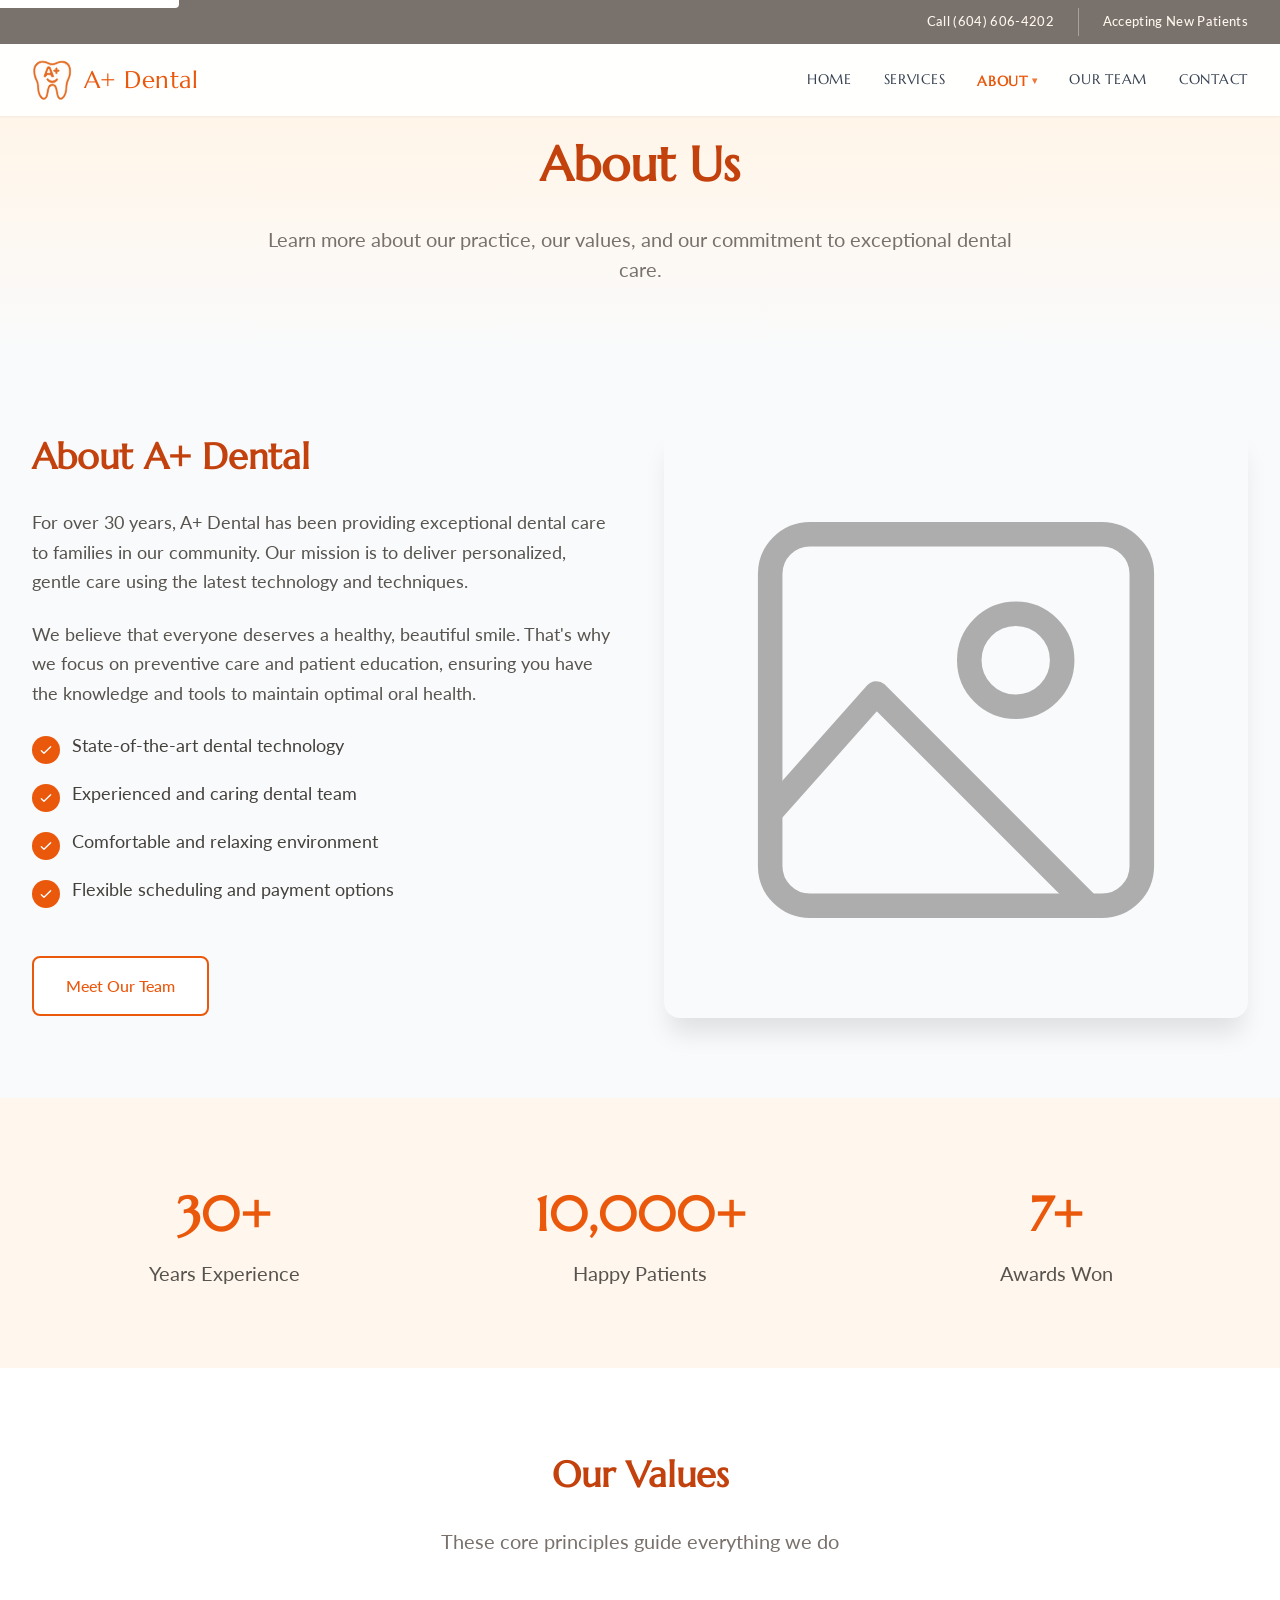
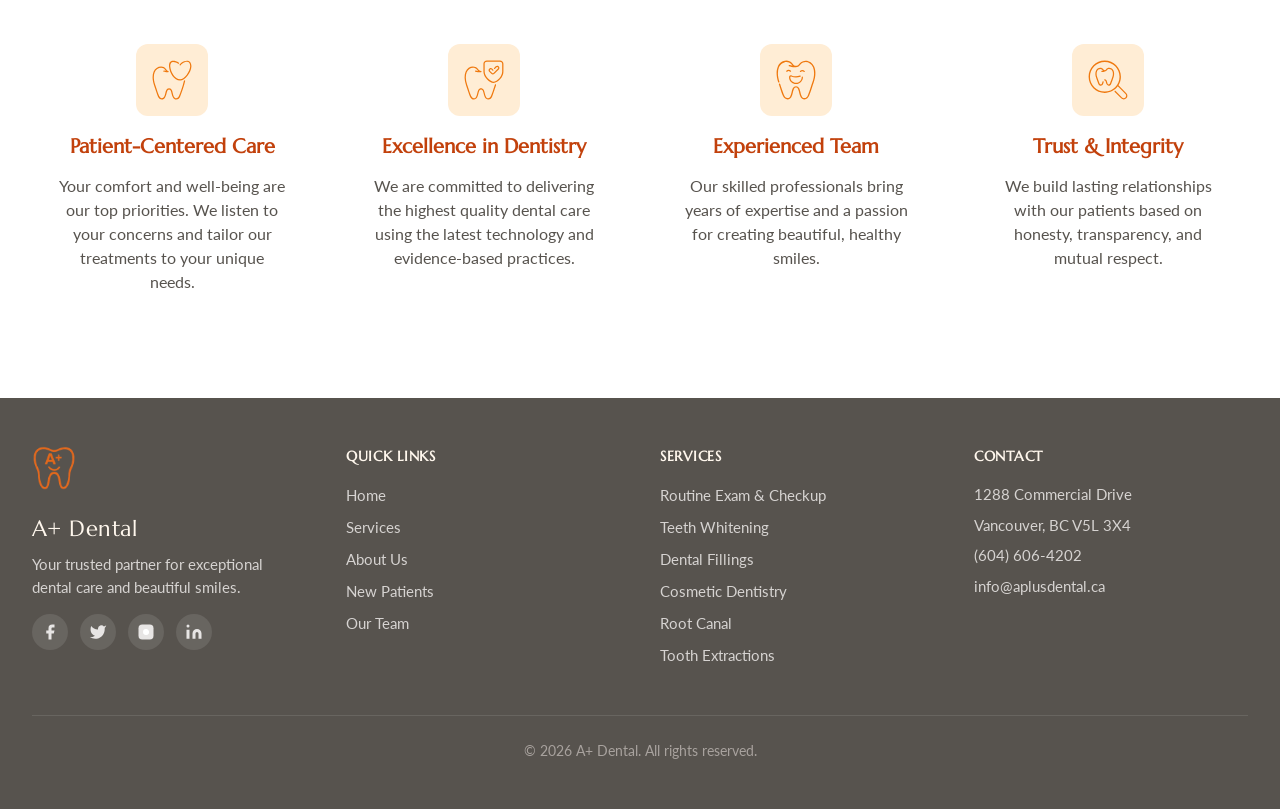
==== about.html @ cdfebbdb "Initial commit: A+ Dental website" ====
<!DOCTYPE html>
<html lang="en">
<head>
  <meta charset="UTF-8">
  <meta name="viewport" content="width=device-width, initial-scale=1.0">
  <meta name="description" content="Learn about A+ Dental - over 30 years of exceptional dental care in Vancouver, BC. Our experienced team is committed to your oral health and beautiful smile.">
  <meta name="robots" content="index, follow">
  <link rel="canonical" href="https://aplusdental.ca/about.html">
  
  <!-- Open Graph / Facebook -->
  <meta property="og:type" content="website">
  <meta property="og:url" content="https://aplusdental.ca/about.html">
  <meta property="og:title" content="About Us - A+ Dental">
  <meta property="og:description" content="Learn about A+ Dental - over 30 years of exceptional dental care in Vancouver, BC. Our experienced team is committed to your oral health and beautiful smile.">
  <meta property="og:image" content="https://i.imgur.com/tWT9Ldj.png">
  
  <!-- Twitter -->
  <meta name="twitter:card" content="summary_large_image">
  <meta name="twitter:url" content="https://aplusdental.ca/about.html">
  <meta name="twitter:title" content="About Us - A+ Dental">
  <meta name="twitter:description" content="Learn about A+ Dental - over 30 years of exceptional dental care in Vancouver, BC. Our experienced team is committed to your oral health and beautiful smile.">
  <meta name="twitter:image" content="https://i.imgur.com/tWT9Ldj.png">
  
  <!-- Resource Hints -->
  <link rel="preconnect" href="https://i.imgur.com">
  <link rel="dns-prefetch" href="https://i.imgur.com">
  
  <link rel="stylesheet" href="style.css">
</head>
<body>
  <!-- Skip Links -->
  <a href="#main-content" class="skip-link">Skip to main content</a>
  <a href="#main-navigation" class="skip-link">Skip to navigation</a>
  
  <!-- Header -->
  <header>
    <div class="top-banner">
      <div class="container">
        <div class="top-banner-inner">
          <a id="top-banner-phone" href="tel:6046064202" class="top-banner-cta top-banner-phone">Call (604) 606-4202</a>
          <a href="new-patients.html" class="top-banner-cta top-banner-appointment">Accepting New Patients</a>
        </div>
      </div>
    </div>
    <div class="container">
      <div class="header-content">
        <a href="index.html" class="logo">
          <img id="header-logo" src="imgs/logo.svg" alt="A+ Dental Logo" width="40" height="40">
          <span id="header-brand">A+ Dental</span>
        </a>
        
        <nav id="main-nav" aria-label="Main navigation">
          <a href="index.html">Home</a>
          <a href="services.html">Services</a>
          <a href="about.html">About</a>
          <a href="team.html">Our Team</a>
          <a href="contact.html">Contact</a>
        </nav>
        
        <div class="desktop-phone">
          <a id="header-phone" href="tel:6046064202">(604) 606-4202</a>
        </div>
        
        <button class="mobile-menu-btn" aria-label="Toggle menu" aria-expanded="false" aria-controls="mobile-menu">
          <svg class="icon" fill="none" stroke="currentColor" viewBox="0 0 24 24">
            <path stroke-linecap="round" stroke-linejoin="round" stroke-width="2" d="M4 6h16M4 12h16M4 18h16"></path>
          </svg>
        </button>
      </div>
      
      <nav class="mobile-menu" id="mobile-menu" aria-label="Mobile navigation">
        <div id="mobile-nav"></div>
        <div class="mobile-menu-phone">
          <svg class="icon" fill="none" stroke="currentColor" viewBox="0 0 24 24">
            <path stroke-linecap="round" stroke-linejoin="round" stroke-width="2" d="M3 5a2 2 0 012-2h3.28a1 1 0 01.948.684l1.498 4.493a1 1 0 01-.502 1.21l-2.257 1.13a11.042 11.042 0 005.516 5.516l1.13-2.257a1 1 0 011.21-.502l4.493 1.498a1 1 0 01.684.949V19a2 2 0 01-2 2h-1C9.716 21 3 14.284 3 6V5z"></path>
          </svg>
          <span id="mobile-phone">(604) 606-4202</span>
        </div>
      </nav>
    </div>
  </header>

  <main id="main-content">
  <!-- Page Header -->
  <section class="section-header section-header-fade-gray">
    <div class="container">
      <div class="text-center">
        <h1 class="section-title" id="about-page-title">About Us</h1>
        <p class="section-subtitle" id="about-page-subtitle">
          Learn more about our practice, our values, and our commitment to exceptional dental care.
        </p>
      </div>
    </div>
  </section>

  <!-- Main About Section -->
  <section id="about" class="section bg-gray-50">
    <div class="container">
      <div class="about-grid">
        <div class="about-image" style="order: 2;">
          <img id="about-image" src="https://i.imgur.com/LZWOosB.jpeg" alt="Dental office interior" width="800" height="600" loading="lazy" onerror="this.src='[data-uri]'">
        </div>
        
        <div class="about-content" style="order: 1;">
          <h2 id="about-content-title">About A+ Dental</h2>
          <p id="about-desc1">
            For over 30 years, A+ Dental has been providing exceptional dental care to families in our community.
          </p>
          <p id="about-desc2">
            We believe that everyone deserves a healthy, beautiful smile. That's why we focus on preventive care and patient education.
          </p>
          
          <div class="about-features" id="about-features">
          </div>

          <a href="team.html" class="btn btn-secondary btn-margin-top">Meet Our Team</a>
        </div>
      </div>
    </div>
  </section>

  <!-- Stats Section -->
  <section class="stats-section">
    <div class="container">
      <div class="stats-grid" id="about-stats">
        <div>
          <div class="stat-value">30+</div>
          <div class="stat-label">Years Experience</div>
        </div>
        <div>
          <div class="stat-value">10,000+</div>
          <div class="stat-label">Happy Patients</div>
        </div>
        <div>
          <div class="stat-value">7+</div>
          <div class="stat-label">Awards Won</div>
        </div>
      </div>
    </div>
  </section>

  <!-- Our Values -->
  <section class="section bg-white">
    <div class="container">
      <div class="text-center mb-16">
        <h2 class="section-title section-title-large" id="values-title">Our Values</h2>
        <p class="section-subtitle section-subtitle-constrained" id="values-subtitle">
          These core principles guide everything we do
        </p>
      </div>

      <div class="values-grid" id="values-grid">
        <div class="value-card">
          <div class="value-icon">
            <svg fill="none" stroke="currentColor" viewBox="0 0 24 24">
              <path stroke-linecap="round" stroke-linejoin="round" stroke-width="2" d="M4.318 6.318a4.5 4.5 0 000 6.364L12 20.364l7.682-7.682a4.5 4.5 0 00-6.364-6.364L12 7.636l-1.318-1.318a4.5 4.5 0 00-6.364 0z"></path>
            </svg>
          </div>
          <h3 class="value-title">Patient-Centered Care</h3>
          <p class="value-description">
            Your comfort and well-being are our top priorities. We listen to your concerns and tailor our treatments to your unique needs.
          </p>
        </div>

        <div class="value-card">
          <div class="value-icon">
            <svg fill="none" stroke="currentColor" viewBox="0 0 24 24">
              <path stroke-linecap="round" stroke-linejoin="round" stroke-width="2" d="M9 12l2 2 4-4M7.835 4.697a3.42 3.42 0 001.946-.806 3.42 3.42 0 014.438 0 3.42 3.42 0 001.946.806 3.42 3.42 0 013.138 3.138 3.42 3.42 0 00.806 1.946 3.42 3.42 0 010 4.438 3.42 3.42 0 00-.806 1.946 3.42 3.42 0 01-3.138 3.138 3.42 3.42 0 00-1.946.806 3.42 3.42 0 01-4.438 0 3.42 3.42 0 00-1.946-.806 3.42 3.42 0 01-3.138-3.138 3.42 3.42 0 00-.806-1.946 3.42 3.42 0 010-4.438 3.42 3.42 0 00.806-1.946 3.42 3.42 0 013.138-3.138z"></path>
            </svg>
          </div>
          <h3 class="value-title">Excellence in Dentistry</h3>
          <p class="value-description">
            We are committed to delivering the highest quality dental care using the latest technology and evidence-based practices.
          </p>
        </div>

        <div class="value-card">
          <div class="value-icon">
            <svg fill="none" stroke="currentColor" viewBox="0 0 24 24">
              <path stroke-linecap="round" stroke-linejoin="round" stroke-width="2" d="M12 4.354a4 4 0 110 5.292M15 21H3v-1a6 6 0 0112 0v1zm0 0h6v-1a6 6 0 00-9-5.197M13 7a4 4 0 11-8 0 4 4 0 018 0z"></path>
            </svg>
          </div>
          <h3 class="value-title">Experienced Team</h3>
          <p class="value-description">
            Our skilled professionals bring years of expertise and a passion for creating beautiful, healthy smiles.
          </p>
        </div>

        <div class="value-card">
          <div class="value-icon">
            <svg fill="none" stroke="currentColor" viewBox="0 0 24 24">
              <path stroke-linecap="round" stroke-linejoin="round" stroke-width="2" d="M9 12l2 2 4-4m5.618-4.016A11.955 11.955 0 0112 2.944a11.955 11.955 0 01-8.618 3.04A12.02 12.02 0 003 9c0 5.591 3.824 10.29 9 11.622 5.176-1.332 9-6.03 9-11.622 0-1.042-.133-2.052-.382-3.016z"></path>
            </svg>
          </div>
          <h3 class="value-title">Trust & Integrity</h3>
          <p class="value-description">
            We build lasting relationships with our patients based on honesty, transparency, and mutual respect.
          </p>
        </div>
      </div>
    </div>
  </section>
  </main>

  <!-- Footer -->
  <footer>
    <div class="container">
      <div class="footer-content">
        <div class="footer-brand">
          <img id="footer-logo" src="imgs/logo.svg" alt="A+ Dental Logo" class="logo-img" width="44" height="44" loading="lazy">
          <h3 id="footer-brand">A+ Dental</h3>
          <p id="footer-tagline">Your trusted partner for exceptional dental care and beautiful smiles.</p>
          <div class="footer-social" id="footer-social" role="list">
            <a href="#" aria-label="Visit our Facebook page"><svg fill="currentColor" viewBox="0 0 24 24" aria-hidden="true"><path d="M18 2h-3a5 5 0 00-5 5v3H7v4h3v8h4v-8h3l1-4h-4V7a1 1 0 011-1h3z"></path></svg></a>
            <a href="#" aria-label="Visit our Twitter page"><svg fill="currentColor" viewBox="0 0 24 24" aria-hidden="true"><path d="M23 3a10.9 10.9 0 01-3.14 1.53 4.48 4.48 0 00-7.86 3v1A10.66 10.66 0 013 4s-4 9 5 13a11.64 11.64 0 01-7 2c9 5 20 0 20-11.5a4.5 4.5 0 00-.08-.83A7.72 7.72 0 0023 3z"></path></svg></a>
            <a href="#" aria-label="Visit our Instagram page"><svg fill="currentColor" viewBox="0 0 24 24" aria-hidden="true"><rect x="2" y="2" width="20" height="20" rx="5" ry="5"></rect><path d="M16 11.37A4 4 0 1112.63 8 4 4 0 0116 11.37z" fill="white"></path><line x1="17.5" y1="6.5" x2="17.51" y2="6.5" stroke="white" stroke-width="2"></line></svg></a>
            <a href="#" aria-label="Visit our LinkedIn page"><svg fill="currentColor" viewBox="0 0 24 24" aria-hidden="true"><path d="M16 8a6 6 0 016 6v7h-4v-7a2 2 0 00-2-2 2 2 0 00-2 2v7h-4v-7a6 6 0 016-6zM2 9h4v12H2z"></path><circle cx="4" cy="4" r="2"></circle></svg></a>
          </div>
        </div>
        <div class="footer-section">
          <h4>Quick Links</h4>
          <ul id="footer-quick-links"></ul>
        </div>
        <div class="footer-section">
          <h4>Services</h4>
          <ul id="footer-services"></ul>
        </div>
        <div class="footer-section">
          <h4>Contact</h4>
          <address class="footer-contact-list" id="footer-contact"></address>
        </div>
      </div>
      <div class="footer-bottom">
        <p>&copy; <span id="current-year"></span> A+ Dental. All rights reserved.</p>
      </div>
    </div>
  </footer>

  <script type="application/ld+json">
  {
    "@context": "https://schema.org",
    "@type": "Organization",
    "name": "A+ Dental",
    "url": "https://aplusdental.ca",
    "logo": "imgs/logo.svg",
    "description": "For over 30 years, A+ Dental has been providing exceptional dental care to families in our community.",
    "foundingDate": "1994",
    "address": {
      "@type": "PostalAddress",
      "streetAddress": "1288 Commercial Drive",
      "addressLocality": "Vancouver",
      "addressRegion": "BC",
      "postalCode": "V5L 3X4",
      "addressCountry": "CA"
    },
    "telephone": "(604) 606-4202",
    "email": "info@aplusdental.ca"
  }
  </script>
  <script src="data.js"></script>
  <script src="populate.js"></script>
  <script src="script.js"></script>
</body>
</html>
---- style.css ----
@import url('https://fonts.googleapis.com/css2?family=Lato:wght@400;600;700&family=Marcellus&display=swap');

/* Reset and Base Styles */
* {
  margin: 0;
  padding: 0;
  box-sizing: border-box;
}

body {
  font-family: 'Lato', sans-serif;
  -webkit-font-smoothing: antialiased;
  -moz-osx-font-smoothing: grayscale;
  background-color: #ffffff;
  color: #18181b;
  line-height: 1.5;
}

/* Skip Links */
.skip-link {
  position: absolute;
  top: -40px;
  left: 0;
  background: white;
  color: #18181b;
  padding: 0.75rem 1rem;
  text-decoration: none;
  z-index: 100;
  border-radius: 0 0 0.25rem 0;
  font-weight: 600;
}

.skip-link:focus {
  top: 0;
  outline: 3px solid #ea580c;
  outline-offset: 2px;
}

/* Container */
.container {
  max-width: 1280px;
  margin: 0 auto;
  padding: 0 1rem;
}

@media (min-width: 640px) {
  .container {
    padding: 0 1.5rem;
  }
}

@media (min-width: 1024px) {
  .container {
    padding: 0 2rem;
  }
}

/* Top Banner */
.top-banner {
  background-color: #78716c;
  padding: 0.5rem 0;
}

.top-banner-inner {
  display: flex;
  justify-content: flex-end;
  align-items: center;
  gap: 1.5rem;
}

.top-banner-cta {
  color: #fff7ed;
  text-decoration: none;
  font-weight: 500;
  font-size: 0.8125rem;
  letter-spacing: 0.025em;
  display: inline-flex;
  align-items: center;
  padding: 0.25rem 0;
  transition: color 0.2s;
}

.top-banner-phone:hover,
.top-banner-appointment:hover {
  color: white;
}

.top-banner-inner .top-banner-appointment {
  padding-left: 1.5rem;
  border-left: 1px solid #a8a29e;
}

/* Header */
header {
  position: fixed;
  top: 0;
  left: 0;
  right: 0;
  background-color: rgba(255, 255, 255, 0.95);
  backdrop-filter: blur(8px);
  box-shadow: 0 1px 2px 0 rgba(0, 0, 0, 0.05);
  z-index: 50;
}

.header-content {
  display: flex;
  justify-content: space-between;
  align-items: center;
  padding: 1rem 0;
}

.logo {
  display: flex;
  align-items: center;
  gap: 0.75rem;
  font-family: 'Marcellus', serif;
  font-size: 1.5rem;
  font-weight: 400;
  letter-spacing: 0.02em;
  color: #ea580c;
  text-decoration: none;
}

.logo img {
  height: 40px;
  width: auto;
  object-fit: contain;
}

/* Navigation */
nav {
  display: none;
}

@media (min-width: 768px) {
  nav {
    display: flex;
    align-items: center;
    gap: 2rem;
  }
}

nav a {
  font-family: 'Marcellus', serif;
  font-size: 0.875rem;
  font-weight: 500;
  letter-spacing: 0.05em;
  text-transform: uppercase;
  color: #374151;
  text-decoration: none;
  transition: color 0.2s;
}

nav a:hover {
  color: #ea580c;
}

nav a:focus {
  outline: 2px solid #ea580c;
  outline-offset: 2px;
  border-radius: 0.25rem;
}

nav a.active {
  color: #ea580c;
  font-weight: 600;
}

/* Nav Dropdown */
.nav-dropdown {
  position: relative;
}

.nav-dropdown-trigger {
  display: inline-flex;
  align-items: center;
  gap: 0.25rem;
}

.nav-dropdown-arrow {
  font-size: 0.7em;
  opacity: 0.8;
}

.nav-dropdown-menu {
  position: absolute;
  top: 100%;
  left: 50%;
  transform: translateX(-50%) translateY(0.25rem);
  min-width: 160px;
  background: #fff;
  box-shadow: 0 10px 25px rgba(0, 0, 0, 0.1);
  border-radius: 0.5rem;
  padding: 0.5rem 0;
  opacity: 0;
  visibility: hidden;
  transition: opacity 0.2s, visibility 0.2s, transform 0.2s;
}

.nav-dropdown:hover .nav-dropdown-menu {
  opacity: 1;
  visibility: visible;
  transform: translateX(-50%) translateY(0.5rem);
}

.nav-dropdown-menu a {
  display: block;
  padding: 0.5rem 1rem;
  color: #374151;
  white-space: nowrap;
}

.nav-dropdown-menu a:hover {
  background: #fff7ed;
  color: #ea580c;
}

/* Mobile Menu */
.mobile-menu-btn {
  display: block;
  background: none;
  border: none;
  color: #374151;
  cursor: pointer;
  padding: 0.5rem;
  border-radius: 0.25rem;
  transition: all 0.2s;
}

.mobile-menu-btn:focus {
  outline: 3px solid #ea580c;
  outline-offset: 2px;
}

@media (min-width: 768px) {
  .mobile-menu-btn {
    display: none;
  }
}

.mobile-menu {
  display: none;
  padding: 1rem 0;
  border-top: 1px solid #e5e7eb;
}

.mobile-menu.active {
  display: block;
}

.mobile-menu a {
  display: block;
  color: #374151;
  text-decoration: none;
  padding: 0.5rem 0;
  transition: color 0.2s;
}

.mobile-menu a:hover,
.mobile-menu a.active {
  color: #ea580c;
}

.mobile-menu a:focus {
  outline: 2px solid #ea580c;
  outline-offset: 2px;
  border-radius: 0.25rem;
}

/* Buttons */
.btn {
  display: inline-flex;
  align-items: center;
  justify-content: center;
  padding: 1rem 2rem;
  border-radius: 0.5rem;
  font-weight: 500;
  text-decoration: none;
  cursor: pointer;
  transition: all 0.2s;
  border: none;
}

.btn-primary {
  background-color: #ea580c;
  color: white;
  box-shadow: 0 4px 6px -1px rgba(0, 0, 0, 0.1);
}

.btn-primary:hover {
  background-color: #c2410c;
  box-shadow: 0 10px 15px -3px rgba(0, 0, 0, 0.1);
}

.btn-primary:focus,
.btn-secondary:focus,
.btn:focus {
  outline: 3px solid #ea580c;
  outline-offset: 2px;
}

.btn-secondary {
  background-color: white;
  color: #ea580c;
  border: 2px solid #ea580c;
}

.btn-secondary:hover {
  background-color: #fff7ed;
}

.btn-link-cta {
  display: inline-block;
  font-size: 0.8rem;
  font-weight: 600;
  letter-spacing: 0.05em;
  text-transform: uppercase;
  color: #ea580c;
  text-decoration: none;
  padding: 0.5rem 0;
  transition: color 0.2s;
}

.btn-link-cta:hover {
  color: #c2410c;
}

.btn-link-cta:focus {
  outline: 2px solid #ea580c;
  outline-offset: 2px;
  border-radius: 0.25rem;
}

/* Sections */
.section {
  padding: 5rem 0;
}

.section-header {
  padding-top: 8rem;
  padding-bottom: 4rem;
  background: linear-gradient(to bottom, #fff0e0 0%, #fff7ed 50%, #ffffff 100%);
}

.section-header-fade-gray {
  background: linear-gradient(to bottom, #fff0e0 0%, #fff7ed 50%, #f9fafb 100%);
}

h1, h2, h3, h4,
.section-title,
.section-title-large,
.service-title,
.cta-title,
.footer-brand h3,
.footer-section h4,
.contact-info h3,
.contact-details h4,
.about-content h2 {
  font-family: 'Marcellus', serif;
}

.about-content-centered {
  max-width: 800px;
  margin-left: auto;
  margin-right: auto;
}

.about-grid-single {
  grid-template-columns: 1fr;
}

.about-grid-single .about-content {
  max-width: 800px;
  margin: 0 auto;
}

.section-title {
  font-size: 3rem;
  font-weight: 700;
  color: #c2410c;
  margin-bottom: 1.5rem;
}

.section-subtitle {
  font-size: 1.25rem;
  color: #78716c;
  max-width: 48rem;
  margin: 0 auto;
}

/* Hero Section */
.hero {
  padding-top: 6.25rem;
  padding-bottom: 5rem;
  background: linear-gradient(to bottom, #fff0e0 0%, #fff7ed 50%, #ffffff 100%);
}

@media (min-width: 1024px) {
  .hero {
    padding-top: 7.5rem;
    padding-bottom: 7rem;
  }
}

.hero-grid {
  display: grid;
  gap: 3rem;
  align-items: center;
}

@media (min-width: 1024px) {
  .hero-grid {
    grid-template-columns: repeat(2, 1fr);
  }
}

.hero-title {
  font-size: 3rem;
  font-weight: 700;
  color: #c2410c;
  line-height: 1.1;
  margin-bottom: 1.5rem;
}

@media (min-width: 1024px) {
  .hero-title {
    font-size: 3.75rem;
  }
}

.hero-text {
  font-size: 1.25rem;
  color: #57534e;
  margin-bottom: 1.5rem;
}

.hero-buttons {
  display: flex;
  flex-direction: column;
  gap: 1rem;
  margin-bottom: 2rem;
}

@media (min-width: 640px) {
  .hero-buttons {
    flex-direction: row;
  }
}

.hero-stats {
  display: grid;
  grid-template-columns: repeat(3, 1fr);
  gap: 1.5rem;
  padding-top: 2rem;
}

.hero-stat-value {
  font-size: 1.875rem;
  font-weight: 700;
  color: #ea580c;
}

.hero-stat-label {
  color: #4b5563;
}

.hero-image {
  border-radius: 1rem;
  overflow: hidden;
  box-shadow: 0 25px 50px -12px rgba(0, 0, 0, 0.25);
}

.hero-image img {
  width: 100%;
  height: 100%;
  object-fit: cover;
}

/* New Patients Banner (index) */
.new-patients-banner-section {
  background: #fff7ed;
}

.new-patients-banner {
  background: #fff;
  border-radius: 1rem;
  padding: 3rem 2rem;
  text-align: center;
  border: 1px solid #fed7aa;
  border-left: 4px solid #ea580c;
  box-shadow: 0 4px 12px rgba(234, 88, 12, 0.08);
}

.new-patients-banner-title {
  font-family: 'Marcellus', serif;
  font-size: 2rem;
  font-weight: 700;
  color: #ea580c;
  margin-bottom: 1rem;
}

.new-patients-banner-subtitle {
  font-size: 1.125rem;
  color: #57534e;
  max-width: 42rem;
  margin: 0 auto 1.5rem;
  line-height: 1.6;
}

/* Location Benefits (index) */
.location-benefits-grid {
  display: grid;
  gap: 2rem;
}

@media (min-width: 768px) {
  .location-benefits-grid {
    grid-template-columns: repeat(2, 1fr);
  }
}

@media (min-width: 1024px) {
  .location-benefits-grid {
    grid-template-columns: repeat(3, 1fr);
  }
}

.location-benefit-card {
  padding: 2rem;
  background-color: white;
  border-radius: 0.75rem;
  border: 1px solid #e5e7eb;
  transition: all 0.3s;
}

.location-benefit-card:hover {
  border-color: #ea580c;
  box-shadow: 0 10px 15px -3px rgba(0, 0, 0, 0.1);
}

.location-benefit-icon {
  width: 3.5rem;
  height: 3.5rem;
  background-color: #ffedd5;
  border-radius: 0.5rem;
  display: flex;
  align-items: center;
  justify-content: center;
  margin-bottom: 1.25rem;
  transition: background-color 0.3s;
}

.location-benefit-card:hover .location-benefit-icon {
  background-color: #ea580c;
}

.location-benefit-icon .dentist-pack-icon {
  width: 2rem;
  height: 2rem;
  object-fit: contain;
  filter: brightness(0) saturate(100%) invert(48%) sepia(89%) saturate(1582%) hue-rotate(358deg) brightness(98%) contrast(91%);
}

.location-benefit-card:hover .location-benefit-icon .dentist-pack-icon {
  filter: brightness(0) saturate(100%) invert(100%);
}

.location-benefit-title {
  font-family: 'Marcellus', serif;
  font-size: 1.25rem;
  font-weight: 700;
  color: #c2410c;
  margin-bottom: 0.5rem;
}

.location-benefit-description {
  color: #57534e;
  font-size: 1rem;
  line-height: 1.5;
}

/* FAQ (index) */
.faq-list {
  max-width: 48rem;
  margin: 0 auto;
}

.faq-item {
  background-color: white;
  border-radius: 0.5rem;
  border: 1px solid #e5e7eb;
  margin-bottom: 0.75rem;
  overflow: hidden;
}

.faq-question {
  padding: 1.25rem 1.5rem;
  font-weight: 600;
  color: #111827;
  cursor: pointer;
  list-style: none;
  display: flex;
  align-items: center;
  justify-content: space-between;
  gap: 1rem;
}

.faq-question::-webkit-details-marker {
  display: none;
}

.faq-question::after {
  content: '+';
  font-size: 1.5rem;
  color: #ea580c;
  flex-shrink: 0;
}

.faq-item[open] .faq-question::after {
  content: '−';
}

.faq-question:hover {
  color: #ea580c;
}

.faq-answer {
  padding: 0 1.5rem 1.25rem;
  border-top: 1px solid #f3f4f6;
}

.faq-answer p {
  margin: 1rem 0 0;
  color: #4b5563;
  line-height: 1.6;
}

/* Services Grid */
.services-grid {
  display: grid;
  gap: 2rem;
}

@media (min-width: 768px) {
  .services-grid {
    grid-template-columns: repeat(2, 1fr);
  }
}

@media (min-width: 1024px) {
  .services-grid {
    grid-template-columns: repeat(3, 1fr);
  }
}

.service-card {
  padding: 2rem;
  border-radius: 0.75rem;
  border: 1px solid #e5e7eb;
  transition: all 0.3s;
}

.service-card:hover {
  border-color: #ea580c;
  box-shadow: 0 10px 15px -3px rgba(0, 0, 0, 0.1);
}

.service-icon {
  width: 3.5rem;
  height: 3.5rem;
  background-color: #ffedd5;
  border-radius: 0.5rem;
  display: flex;
  align-items: center;
  justify-content: center;
  margin-bottom: 1.5rem;
  transition: background-color 0.3s;
}

.service-card:hover .service-icon {
  background-color: #ea580c;
}

.service-icon svg,
.service-icon img {
  width: 3.5rem;
  height: 3.5rem;
  object-fit: contain;
  transition: filter 0.3s;
}

.service-icon svg {
  color: #ea580c;
}

.service-icon img {
  filter: brightness(0) saturate(100%) invert(48%) sepia(89%) saturate(1582%) hue-rotate(358deg) brightness(98%) contrast(91%) drop-shadow(0 0 0.5px rgba(234, 88, 12, 0.5));
}

.service-card:hover .service-icon svg {
  color: white;
}

.service-card:hover .service-icon img {
  filter: brightness(0) saturate(100%) invert(100%) drop-shadow(0 0 0.5px rgba(255, 255, 255, 0.5));
}

.service-title {
  font-size: 1.25rem;
  font-weight: 800;
  color: #c2410c;
  margin-bottom: 0.75rem;
}

.service-description {
  color: #4b5563;
  line-height: 1.625;
}

.service-learn-more {
  background: none;
  border: none;
  color: #ea580c;
  font-weight: 600;
  font-size: 0.8rem;
  letter-spacing: 0.05em;
  cursor: pointer;
  padding: 0.5rem 0 0;
  text-decoration: none;
  font-family: inherit;
  transition: color 0.2s;
}

.service-learn-more:hover {
  color: #c2410c;
}

/* Service Modal */
.service-modal {
  position: fixed;
  inset: 0;
  z-index: 100;
  display: flex;
  align-items: center;
  justify-content: center;
  padding: 1.5rem;
  animation: service-modal-fade-in 0.2s ease-out;
}

@keyframes service-modal-fade-in {
  from { opacity: 0; }
  to { opacity: 1; }
}

.service-modal[hidden] {
  display: none;
}

.service-modal-backdrop {
  position: absolute;
  inset: 0;
  background-color: rgba(0, 0, 0, 0.4);
  backdrop-filter: blur(4px);
}

.service-modal-content {
  position: relative;
  background: #fffbf7;
  border-radius: 1rem;
  max-width: 36rem;
  max-height: 88vh;
  overflow: hidden;
  box-shadow: 0 25px 50px -12px rgba(0, 0, 0, 0.25), 0 0 0 1px rgba(0, 0, 0, 0.05);
  animation: service-modal-slide-in 0.3s ease-out;
}

@keyframes service-modal-slide-in {
  from {
    opacity: 0;
    transform: scale(0.96) translateY(10px);
  }
  to {
    opacity: 1;
    transform: scale(1) translateY(0);
  }
}

.service-modal-header {
  background: linear-gradient(135deg, #fff7ed 0%, #ffedd5 100%);
  padding: 1.5rem 3rem 1.5rem 1.5rem;
  border-bottom: 1px solid #ffedd5;
}

.service-modal-close {
  position: absolute;
  top: 1rem;
  right: 1rem;
  width: 2.25rem;
  height: 2.25rem;
  border-radius: 50%;
  background: #ffedd5;
  border: 1px solid #fed7aa;
  font-size: 1.25rem;
  line-height: 1;
  color: #78716c;
  cursor: pointer;
  display: flex;
  align-items: center;
  justify-content: center;
  transition: background-color 0.2s, color 0.2s, border-color 0.2s;
  box-shadow: 0 1px 2px rgba(0, 0, 0, 0.05);
}

.service-modal-close:hover {
  background: #fed7aa;
  color: #78350f;
  border-color: #fdba74;
}

.service-modal-title {
  font-family: 'Marcellus', serif;
  font-size: 1.5rem;
  color: #c2410c;
  margin: 0;
  font-weight: 600;
}

.service-modal-body {
  padding: 1.5rem;
  overflow-y: auto;
  max-height: calc(88vh - 6rem);
}

.service-modal-section {
  margin-bottom: 1.5rem;
}

.service-modal-section:last-child {
  margin-bottom: 0;
}

.service-modal-body h3 {
  font-size: 0.75rem;
  font-weight: 700;
  letter-spacing: 0.1em;
  text-transform: uppercase;
  color: #ea580c;
  margin: 0 0 0.5rem;
}

.service-modal-body p {
  color: #4b5563;
  font-size: 0.9375rem;
  line-height: 1.7;
  margin: 0;
}

.service-modal-footer {
  padding: 1rem 1.5rem 1.5rem;
  border-top: 1px solid #ffedd5;
}

.service-modal-footer .btn {
  width: 100%;
  justify-content: center;
}

/* Team Grid */
.team-grid {
  display: grid;
  gap: 2rem;
}

@media (min-width: 768px) {
  .team-grid {
    grid-template-columns: repeat(2, 1fr);
  }
}

@media (min-width: 1024px) {
  .team-grid {
    grid-template-columns: repeat(3, 1fr);
  }
}

.team-card {
  background-color: white;
  border-radius: 0.75rem;
  overflow: hidden;
  border: 1px solid #e5e7eb;
  transition: box-shadow 0.3s;
}

.team-card:hover {
  box-shadow: 0 20px 25px -5px rgba(0, 0, 0, 0.1);
}

.team-image-container {
  aspect-ratio: 1;
  overflow: hidden;
}

.team-image {
  width: 100%;
  height: 100%;
  object-fit: cover;
  transition: transform 0.3s;
}

.team-card:hover .team-image {
  transform: scale(1.05);
}

.team-info {
  padding: 1.5rem;
}

.team-name {
  font-size: 1.25rem;
  font-weight: 700;
  color: #c2410c;
  margin-bottom: 0.25rem;
}

.team-role {
  color: #ea580c;
  font-weight: 500;
  margin-bottom: 0.75rem;
}

.team-bio {
  color: #57534e;
}

/* Contact Form */
.contact-grid {
  display: grid;
  gap: 3rem;
}

@media (min-width: 1024px) {
  .contact-grid {
    grid-template-columns: repeat(2, 1fr);
  }
}

.contact-info {
  display: flex;
  flex-direction: column;
  gap: 1.5rem;
}

.contact-info h3 {
  font-size: 1.5rem;
  font-weight: 700;
  color: #c2410c;
  margin: 0;
}

.contact-info > p {
  color: #57534e;
  margin: 0;
}

.contact-item {
  display: flex;
  align-items: center;
  gap: 1.25rem;
  min-height: 3.5rem;
}

.contact-icon {
  flex-shrink: 0;
  width: 3rem;
  height: 3rem;
  min-width: 3rem;
  min-height: 3rem;
  background-color: transparent;
  border: 2px solid #ea580c;
  border-radius: 0.5rem;
  display: flex;
  align-items: center;
  justify-content: center;
}

.contact-icon .dentist-pack-icon {
  filter: brightness(0) saturate(100%) invert(48%) sepia(89%) saturate(1582%) hue-rotate(358deg) brightness(98%) contrast(91%);
}

.contact-icon svg {
  width: 1.5rem;
  height: 1.5rem;
  color: #ea580c;
}

.dentist-pack-icon {
  filter: brightness(0) saturate(100%) invert(48%) sepia(89%) saturate(1582%) hue-rotate(358deg) brightness(98%) contrast(91%);
}

.contact-icon .dentist-pack-icon {
  width: 2rem;
  height: 2rem;
  object-fit: contain;
}

.feature-card-icon .dentist-pack-icon {
  width: 2.25rem;
  height: 2.25rem;
  object-fit: contain;
  transition: filter 0.3s;
}

.feature-card:hover .feature-card-icon .dentist-pack-icon {
  filter: brightness(0) saturate(100%) invert(100%);
}

.about-feature-icon .dentist-pack-icon {
  width: 1.25rem;
  height: 1.25rem;
  object-fit: contain;
  filter: brightness(0) saturate(100%) invert(100%);
}

.value-icon .dentist-pack-icon {
  width: 2.5rem;
  height: 2.5rem;
  object-fit: contain;
  transition: filter 0.3s;
}

.contact-details {
  flex: 1;
  min-width: 0;
}

.contact-details h4 {
  font-weight: 600;
  color: #111827;
  margin-bottom: 0.25rem;
  font-size: 1rem;
}

.contact-details p,
.contact-details address {
  color: #57534e;
  margin: 0;
  font-size: 1rem;
  line-height: 1.5;
}

.contact-details address a {
  font-style: normal;
}

.contact-details a {
  color: #57534e;
  text-decoration: none;
  font-weight: 500;
  transition: color 0.2s ease-out;
  position: relative;
}

.contact-details a::after {
  content: '';
  position: absolute;
  left: 0;
  bottom: -2px;
  width: 100%;
  height: 2px;
  background: #ea580c;
  transform: scaleX(0);
  transform-origin: left;
  transition: transform 0.25s cubic-bezier(0.4, 0, 0.2, 1);
}

.contact-details a:hover {
  color: #ea580c;
}

.contact-details a:hover::after {
  transform: scaleX(1);
}

.contact-details a:focus {
  outline: 2px solid #ea580c;
  outline-offset: 2px;
  border-radius: 0.25rem;
}

.contact-form {
  background-color: white;
  border-radius: 1rem;
  box-shadow: 0 10px 15px -3px rgba(0, 0, 0, 0.1);
  padding: 2rem;
}

.form-group {
  margin-bottom: 1.5rem;
}

.form-label {
  display: block;
  color: #111827;
  font-weight: 500;
  margin-bottom: 0.5rem;
}

.form-input,
.form-textarea {
  width: 100%;
  padding: 0.75rem 1rem;
  border: 1px solid #d1d5db;
  border-radius: 0.5rem;
  font-size: 1rem;
  transition: all 0.2s;
}

.form-input:focus,
.form-textarea:focus {
  outline: 3px solid #ea580c;
  outline-offset: 2px;
  border-color: #ea580c;
}

.form-textarea {
  resize: none;
  min-height: 100px;
}

/* Values/Features Grid */
.values-grid {
  display: grid;
  gap: 2rem;
}

@media (min-width: 768px) {
  .values-grid {
    grid-template-columns: repeat(2, 1fr);
  }
}

@media (min-width: 1024px) {
  .values-grid {
    grid-template-columns: repeat(4, 1fr);
  }
}

.value-card {
  text-align: center;
  padding: 1.5rem;
}

.value-icon {
  width: 4.5rem;
  height: 4.5rem;
  background-color: #ffedd5;
  border-radius: 0.75rem;
  display: flex;
  align-items: center;
  justify-content: center;
  margin: 0 auto 1rem;
}

.value-icon svg {
  width: 2rem;
  height: 2rem;
  color: #ea580c;
}

.value-title {
  font-size: 1.25rem;
  font-weight: 700;
  color: #c2410c;
  margin-bottom: 0.75rem;
}

.value-description {
  color: #57534e;
}

/* Stats Section */
.stats-section {
  background: #fff7ed;
  padding: 5rem 0;
}

.stats-grid {
  display: grid;
  gap: 2rem;
  text-align: center;
}

@media (min-width: 768px) {
  .stats-grid {
    grid-template-columns: repeat(3, 1fr);
  }
}

.stat-value {
  font-size: 3rem;
  font-weight: 700;
  margin-bottom: 0.5rem;
  color: #ea580c;
  font-family: 'Marcellus', serif;
}

.stat-label {
  font-size: 1.25rem;
  color: #57534e;
}

/* About Section */
.about-grid {
  display: grid;
  gap: 3rem;
  align-items: center;
}

@media (min-width: 1024px) {
  .about-grid {
    grid-template-columns: repeat(2, 1fr);
  }
}

.about-image {
  border-radius: 1rem;
  overflow: hidden;
  box-shadow: 0 20px 25px -5px rgba(0, 0, 0, 0.1);
}

.about-image img {
  width: 100%;
  height: 100%;
  object-fit: cover;
}

.about-content h2 {
  font-size: 2.25rem;
  font-weight: 700;
  color: #c2410c;
  margin-bottom: 1.5rem;
}

.about-content p {
  font-size: 1.125rem;
  color: #57534e;
  line-height: 1.625;
  margin-bottom: 1.5rem;
}

.about-features {
  margin-top: 1rem;
}

.about-feature {
  display: flex;
  align-items: flex-start;
  gap: 0.75rem;
  margin-bottom: 1rem;
}

.about-feature-icon {
  flex-shrink: 0;
  width: 1.75rem;
  height: 1.75rem;
  background-color: #ea580c;
  border-radius: 9999px;
  display: flex;
  align-items: center;
  justify-content: center;
  margin-top: 0.25rem;
}

.about-feature-icon svg {
  width: 1rem;
  height: 1rem;
  color: white;
}

.about-feature-text {
  font-size: 1.125rem;
  color: #44403c;
}

/* Feature Cards */
.feature-cards {
  display: grid;
  gap: 2rem;
}

@media (min-width: 768px) {
  .feature-cards {
    grid-template-columns: repeat(3, 1fr);
  }
}

.feature-card {
  background-color: white;
  padding: 2rem;
  border-radius: 0.75rem;
  border: 1px solid #e5e7eb;
  box-shadow: 0 1px 3px 0 rgba(0, 0, 0, 0.1);
  transition: all 0.3s;
}

.feature-card:hover {
  border-color: #ea580c;
  box-shadow: 0 10px 15px -3px rgba(0, 0, 0, 0.1);
}

/* Numbered steps (e.g. What to Expect) */
.feature-card-numbered .step-number {
  width: 3rem;
  height: 3rem;
  background-color: #ea580c;
  color: white;
  border-radius: 50%;
  display: flex;
  align-items: center;
  justify-content: center;
  font-size: 1.25rem;
  font-weight: 700;
  margin-bottom: 1.5rem;
}

.feature-card-numbered:hover .step-number {
  background-color: #c2410c;
}

.feature-card-numbered .feature-card-title {
  margin-top: 0;
}

.feature-card-icon {
  width: 4rem;
  height: 4rem;
  background-color: #ffedd5;
  border-radius: 0.5rem;
  display: flex;
  align-items: center;
  justify-content: center;
  margin-bottom: 1.5rem;
  transition: background-color 0.3s;
}

.feature-card:hover .feature-card-icon {
  background-color: #ea580c;
}

.feature-card-icon svg {
  width: 1.75rem;
  height: 1.75rem;
  color: #ea580c;
}

.feature-card-title {
  font-size: 1.25rem;
  font-weight: 700;
  color: #c2410c;
  margin-bottom: 0.75rem;
}

.feature-card-description {
  color: #57534e;
}

/* CTA Section */
.cta-section {
  background-color: #f9fafb;
  padding: 5rem 0;
}

.cta-content {
  text-align: center;
  max-width: 56rem;
  margin: 0 auto;
}

.cta-title {
  font-size: 1.875rem;
  font-weight: 700;
  color: #c2410c;
  margin-bottom: 1rem;
}

.cta-text {
  font-size: 1.125rem;
  color: #4b5563;
  margin-bottom: 2rem;
}

.cta-buttons {
  display: flex;
  flex-direction: column;
  gap: 1rem;
  justify-content: center;
  align-items: center;
}

.cta-buttons .btn,
.cta-buttons .btn-link-cta {
  min-height: 3rem;
  align-items: center;
}

.cta-buttons .btn-link-cta {
  padding: 0.75rem 1.5rem;
  display: inline-flex;
}

@media (min-width: 640px) {
  .cta-buttons {
    flex-direction: row;
  }
}

/* Footer */
footer {
  background-color: #57534e;
  color: #e7e5e4;
  padding: 3rem 0;
}

.footer-content {
  display: grid;
  gap: 2rem;
  margin-bottom: 2.5rem;
}

@media (min-width: 768px) {
  .footer-content {
    grid-template-columns: repeat(4, 1fr);
    gap: 2.5rem;
  }
}

.footer-brand img {
  height: 44px;
  width: auto;
  object-fit: contain;
  margin-bottom: 1rem;
}

.footer-brand h3 {
  font-family: 'Marcellus', serif;
  font-size: 1.375rem;
  font-weight: 400;
  letter-spacing: 0.02em;
  color: #fff7ed;
  margin-bottom: 0.5rem;
}

.footer-brand p {
  color: #d6d3d1;
  margin-bottom: 1rem;
  font-size: 0.9375rem;
  line-height: 1.5;
}

.footer-social {
  display: flex;
  gap: 0.75rem;
}

.footer-social a {
  width: 2.25rem;
  height: 2.25rem;
  background-color: rgba(255, 255, 255, 0.1);
  border-radius: 50%;
  display: flex;
  align-items: center;
  justify-content: center;
  color: #e7e5e4;
  transition: background-color 0.2s, color 0.2s;
}

.footer-social a:hover {
  background-color: #ea580c;
  color: white;
}

.footer-social svg {
  width: 1.125rem;
  height: 1.125rem;
}

.footer-section h4 {
  font-size: 0.875rem;
  font-weight: 600;
  letter-spacing: 0.05em;
  text-transform: uppercase;
  color: #fff7ed;
  margin-bottom: 1rem;
}

.footer-section ul {
  list-style: none;
}

.footer-section li {
  margin-bottom: 0.5rem;
}

.footer-section a {
  color: #d6d3d1;
  text-decoration: none;
  font-size: 0.9375rem;
  transition: color 0.2s;
}

.footer-section a:hover {
  color: #fff7ed;
}

.footer-section p {
  color: #d6d3d1;
}

.footer-bottom {
  border-top: 1px solid rgba(255, 255, 255, 0.1);
  padding-top: 1.5rem;
  text-align: center;
  color: #a8a29e;
  font-size: 0.875rem;
}

/* Contact Page - Background Sectioning */
.contact-header-section {
  padding: 8rem 0 4rem;
  background: linear-gradient(to bottom, #fff0e0 0%, #fff7ed 50%, #f9fafb 100%);
}

.contact-content-section {
  background-color: #f9fafb;
}

.contact-map-section {
  background-color: #ffffff;
}

/* Map Section */
.map-section {
  padding: 5rem 0;
}

.map-embed {
  border-radius: 1rem;
  overflow: hidden;
  height: 24rem;
}

.map-embed iframe {
  display: block;
}

.contact-form-title {
  font-size: 1.25rem;
  font-weight: 700;
  color: #c2410c;
  margin-bottom: 0.25rem;
}

.contact-form-subtitle {
  color: #57534e;
  font-size: 0.95rem;
  margin-bottom: 1.5rem;
}

.form-optional {
  font-weight: 400;
  color: #78716c;
  font-size: 0.85em;
}

/* Utility Classes */
.text-center {
  text-align: center;
}

.text-gray {
  color: #525252;
}

.mb-4 {
  margin-bottom: 1rem;
}

.mb-6 {
  margin-bottom: 1.5rem;
}

.mb-8 {
  margin-bottom: 2rem;
}

.mb-12 {
  margin-bottom: 3rem;
}

.mb-16 {
  margin-bottom: 4rem;
}

.mt-8 {
  margin-top: 2rem;
}

.bg-white {
  background-color: #ffffff;
}

.bg-gray-50 {
  background-color: #f9fafb;
}

.bg-gray-100 {
  background-color: #f3f4f6;
}

.min-h-screen {
  min-height: 100vh;
}

.flex {
  display: flex;
}

.flex-col {
  flex-direction: column;
}

.items-center {
  align-items: center;
}

.justify-center {
  justify-content: center;
}

.space-y-6 > * + * {
  margin-top: 1.5rem;
}

/* Icon Styles */
.icon {
  width: 1.25rem;
  height: 1.25rem;
  display: inline-block;
}

.icon-lg {
  width: 1.5rem;
  height: 1.5rem;
}

.icon-xl {
  width: 2rem;
  height: 2rem;
}

/* Utility Classes for Inline Style Replacements */
.hero-content {
  display: flex;
  flex-direction: column;
  gap: 1.5rem;
}

.mobile-menu-phone {
  display: flex;
  align-items: center;
  gap: 0.5rem;
  color: #ea580c;
  padding-top: 0.5rem;
  border-top: 1px solid #e5e7eb;
  margin-top: 0.5rem;
}

.desktop-phone {
  display: none;
}

.desktop-phone span,
.desktop-phone a {
  color: #ea580c;
  text-decoration: none;
}

.desktop-phone a:hover {
  text-decoration: underline;
}

.icon-spacing {
  margin-right: 0.5rem;
}

.btn-margin-top {
  margin-top: 2rem;
}

.footer-contact-list {
  list-style: none;
  color: #d6d3d1;
  font-style: normal;
  font-size: 0.9375rem;
}

.footer-contact-list div {
  margin-bottom: 0.5rem;
}

.footer-contact-list a {
  color: #d6d3d1;
  text-decoration: none;
  transition: color 0.2s;
}

.footer-contact-list a:hover {
  color: #fff7ed;
}

.section-title-large {
  font-size: 2.25rem;
  color: #c2410c;
}

.section-subtitle-constrained {
  max-width: 42rem;
}

.cta-content-centered {
  text-align: center;
  max-width: 56rem;
  margin: 0 auto;
}

.cta-title-white {
  font-size: 1.875rem;
  font-weight: 700;
  margin-bottom: 1rem;
  color: white;
}

.cta-text-light {
  font-size: 1.25rem;
  color: #ffedd5;
  margin-bottom: 2rem;
}

.btn-white {
  background-color: white;
  color: #ea580c;
  padding: 1rem 2rem;
  border-radius: 0.5rem;
  font-weight: 600;
  border: none;
  cursor: pointer;
  transition: background-color 0.2s;
}

.btn-white:hover {
  background-color: #f9fafb;
}

.logo-img {
  height: 50px;
  width: auto;
  object-fit: contain;
}

/* New Patients page - unified content width and alignment */
.new-patients-content {
  max-width: 800px;
  margin-left: auto;
  margin-right: auto;
}

.new-patients-bring-list.about-features {
  padding-left: 0;
  margin-left: 0;
}

.new-patients-bring-list .about-feature {
  align-items: center;
  padding-left: 0;
}

.new-patients-bring-list .about-feature-icon {
  margin-top: 0;
}

.new-patients-list {
  list-style: disc;
  padding-left: 1.5rem;
  margin: 0;
  color: #57534e;
  line-height: 1.75;
}

.new-patients-list li {
  margin-bottom: 0.5rem;
}

.new-patients-subtitle {
  font-size: 1.25rem;
  font-weight: 700;
  color: #c2410c;
}

.new-patients-note {
  background-color: #fff7ed;
  border-left: 4px solid #ea580c;
  padding: 1rem 1.5rem;
  border-radius: 0 0.5rem 0.5rem 0;
}

.new-patients-note p {
  color: #374151;
  margin: 0;
}
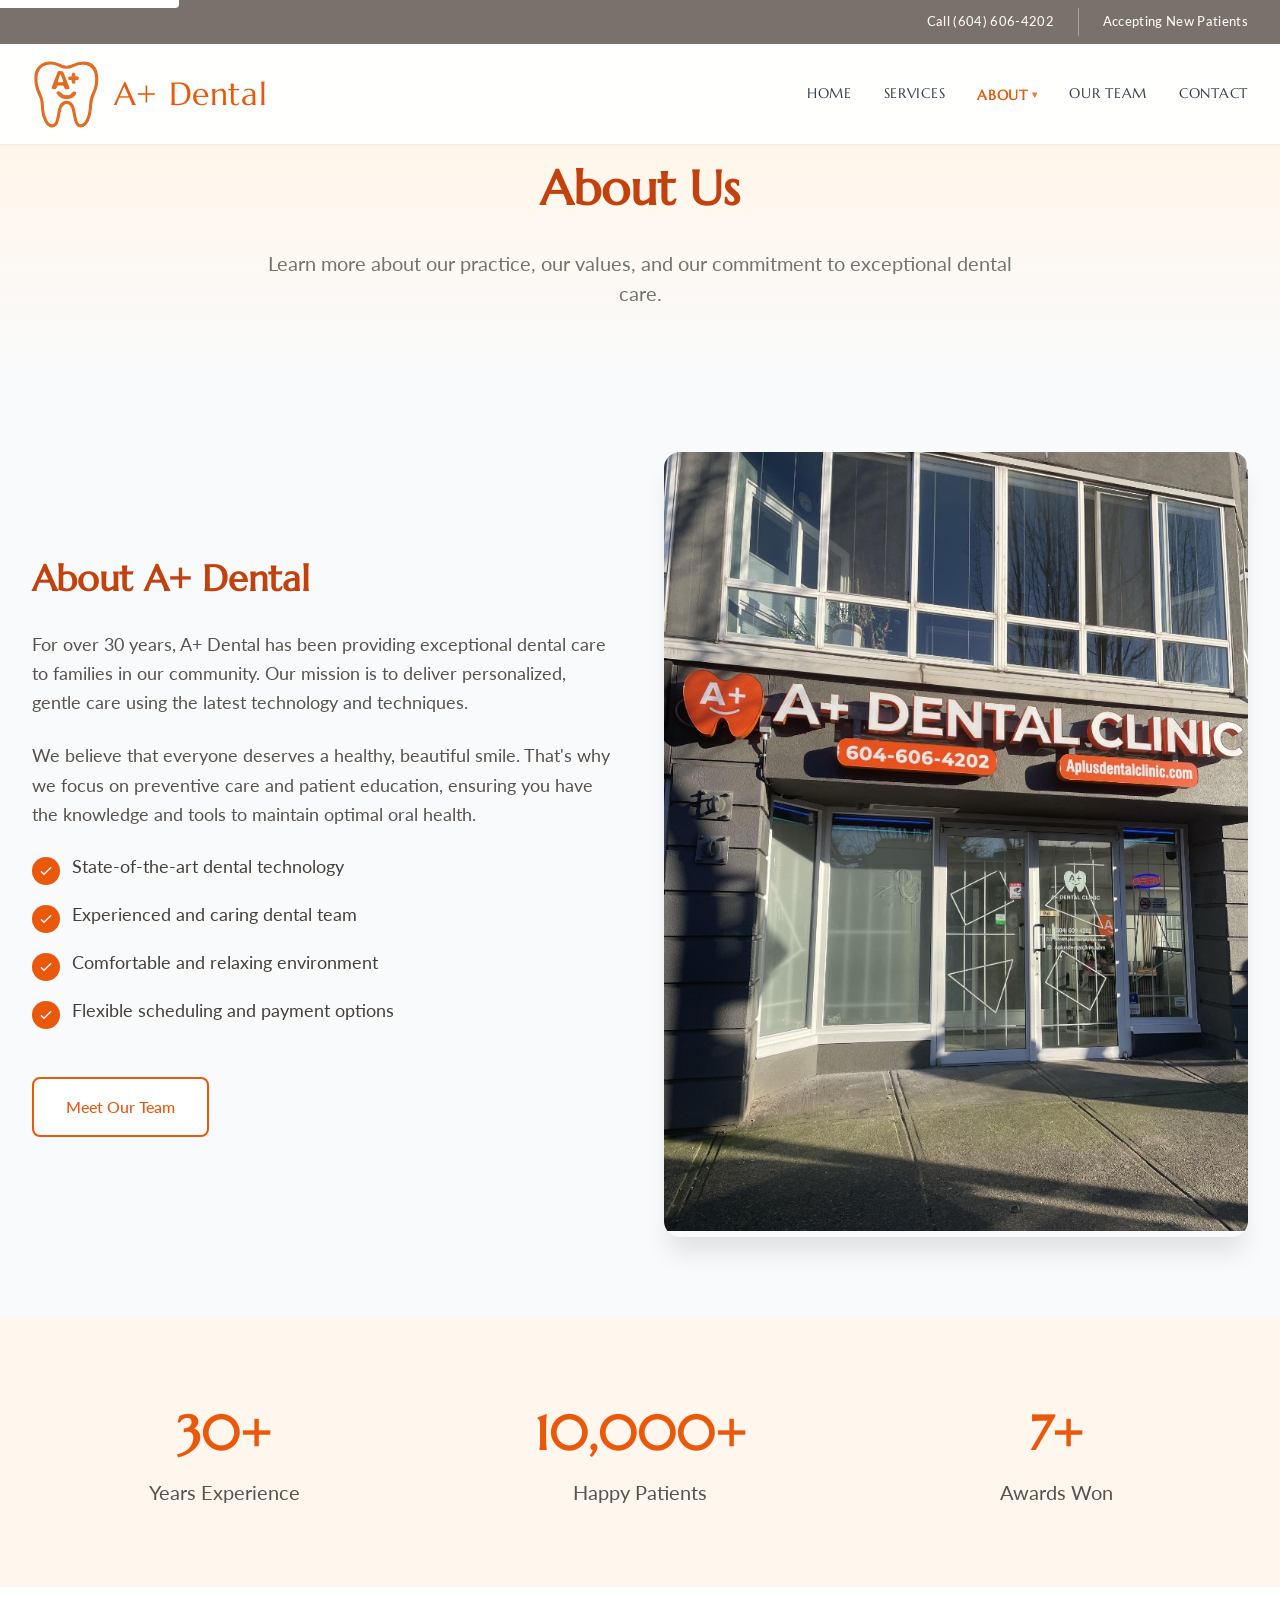
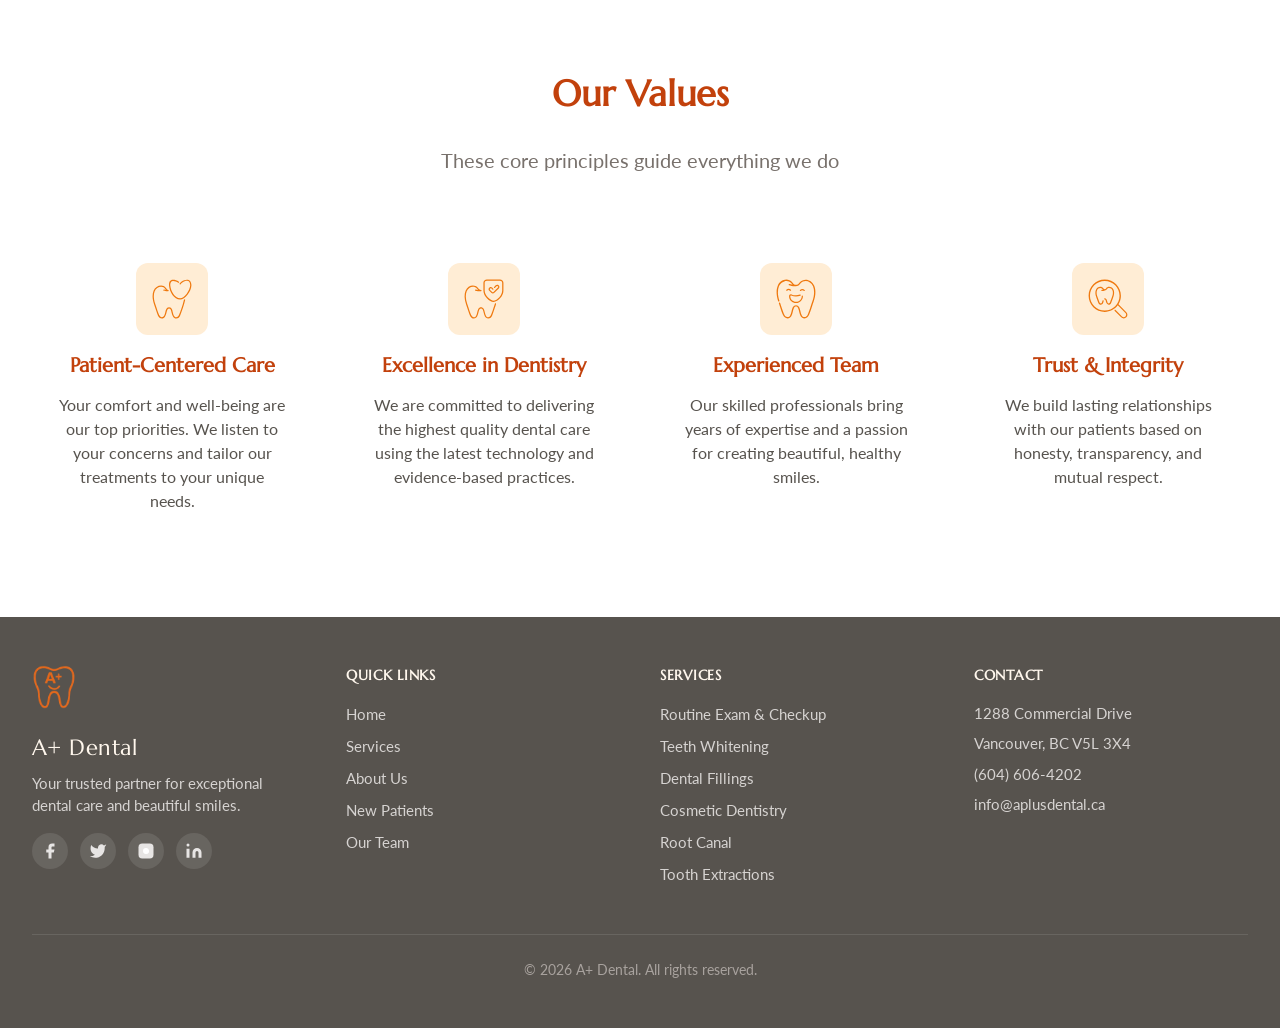
==== commit 840605e9: "removed bottom white strip on home-page image + replaced imugr link with local image + swapped metad" ====
--- a/about.html
+++ b/about.html
@@ -12,14 +12,14 @@
   <meta property="og:url" content="https://aplusdental.ca/about.html">
   <meta property="og:title" content="About Us - A+ Dental">
   <meta property="og:description" content="Learn about A+ Dental - over 30 years of exceptional dental care in Vancouver, BC. Our experienced team is committed to your oral health and beautiful smile.">
-  <meta property="og:image" content="https://i.imgur.com/tWT9Ldj.png">
+  <meta property="og:image" content="imgs/clinic-front.png">
   
   <!-- Twitter -->
   <meta name="twitter:card" content="summary_large_image">
   <meta name="twitter:url" content="https://aplusdental.ca/about.html">
   <meta name="twitter:title" content="About Us - A+ Dental">
   <meta name="twitter:description" content="Learn about A+ Dental - over 30 years of exceptional dental care in Vancouver, BC. Our experienced team is committed to your oral health and beautiful smile.">
-  <meta name="twitter:image" content="https://i.imgur.com/tWT9Ldj.png">
+  <meta name="twitter:image" content="imgs/clinic-front.png">
   
   <!-- Resource Hints -->
   <link rel="preconnect" href="https://i.imgur.com">
@@ -98,7 +98,7 @@
     <div class="container">
       <div class="about-grid">
         <div class="about-image" style="order: 2;">
-          <img id="about-image" src="https://i.imgur.com/LZWOosB.jpeg" alt="Dental office interior" width="800" height="600" loading="lazy" onerror="this.src='[data-uri]'">
+          <img id="about-image" src="imgs/clinic-front.png" alt="Dental office interior" width="800" height="600" loading="lazy" onerror="this.src='[data-uri]'">
         </div>
         
         <div class="about-content" style="order: 1;">
--- a/style.css
+++ b/style.css
@@ -14,6 +14,11 @@
   background-color: #ffffff;
   color: #18181b;
   line-height: 1.5;
+}
+
+:root {
+  --site-header-offset: 9.5rem;
+  --site-header-offset-lg: 10.5rem;
 }
 
 /* Skip Links */
@@ -112,19 +117,24 @@
 .logo {
   display: flex;
   align-items: center;
-  gap: 0.75rem;
+  gap: 0.85rem;
   font-family: 'Marcellus', serif;
-  font-size: 1.5rem;
-  font-weight: 400;
+  font-size: 2rem;
+  font-weight: 500;
   letter-spacing: 0.02em;
   color: #ea580c;
   text-decoration: none;
 }
 
 .logo img {
-  height: 40px;
+  height: 68px;
   width: auto;
   object-fit: contain;
+  transition: transform 0.2s ease;
+}
+
+.logo:hover img {
+  transform: scale(1.04);
 }
 
 /* Navigation */
@@ -337,7 +347,7 @@
 }
 
 .section-header {
-  padding-top: 8rem;
+  padding-top: var(--site-header-offset);
   padding-bottom: 4rem;
   background: linear-gradient(to bottom, #fff0e0 0%, #fff7ed 50%, #ffffff 100%);
 }
@@ -390,14 +400,14 @@
 
 /* Hero Section */
 .hero {
-  padding-top: 6.25rem;
+  padding-top: calc(var(--site-header-offset) - 0.75rem);
   padding-bottom: 5rem;
   background: linear-gradient(to bottom, #fff0e0 0%, #fff7ed 50%, #ffffff 100%);
 }
 
 @media (min-width: 1024px) {
   .hero {
-    padding-top: 7.5rem;
+    padding-top: calc(var(--site-header-offset-lg) - 0.75rem);
     padding-bottom: 7rem;
   }
 }
@@ -471,6 +481,7 @@
 }
 
 .hero-image img {
+  display: block;
   width: 100%;
   height: 100%;
   object-fit: cover;
@@ -865,6 +876,78 @@
   justify-content: center;
 }
 
+/* Booking Modal */
+.booking-modal {
+  position: fixed;
+  inset: 0;
+  z-index: 120;
+  display: flex;
+  align-items: center;
+  justify-content: center;
+  padding: 1rem;
+}
+
+.booking-modal[hidden] {
+  display: none;
+}
+
+.booking-modal-backdrop {
+  position: absolute;
+  inset: 0;
+  background: rgba(0, 0, 0, 0.35);
+}
+
+.booking-modal-content {
+  position: relative;
+  width: min(420px, 100%);
+  background: #ffffff;
+  border: 1px solid #e7e5e4;
+  border-radius: 0.75rem;
+  padding: 1.25rem 1.25rem 1.1rem;
+  box-shadow: 0 20px 40px rgba(0, 0, 0, 0.18);
+}
+
+.booking-modal-close {
+  position: absolute;
+  top: 0.45rem;
+  right: 0.55rem;
+  border: 0;
+  background: transparent;
+  color: #78716c;
+  font-size: 1.2rem;
+  font-weight: 300;
+  line-height: 1;
+  cursor: pointer;
+  padding: 0.25rem;
+}
+
+.booking-modal-close:hover {
+  color: #1f2937;
+}
+
+.booking-modal-title {
+  margin: 0 1.4rem 0.4rem 0;
+  font-family: 'Marcellus', serif;
+  font-size: 1.35rem;
+  color: #c2410c;
+}
+
+.booking-modal-subtitle {
+  margin: 0 0 1rem;
+  color: #57534e;
+  font-size: 0.95rem;
+}
+
+.booking-modal-actions {
+  display: grid;
+  gap: 0.7rem;
+}
+
+.booking-modal-actions .btn {
+  width: 100%;
+  justify-content: center;
+}
+
 /* Team Grid */
 .team-grid {
   display: grid;
@@ -1526,7 +1609,7 @@
 
 /* Contact Page - Background Sectioning */
 .contact-header-section {
-  padding: 8rem 0 4rem;
+  padding: var(--site-header-offset) 0 4rem;
   background: linear-gradient(to bottom, #fff0e0 0%, #fff7ed 50%, #f9fafb 100%);
 }
 
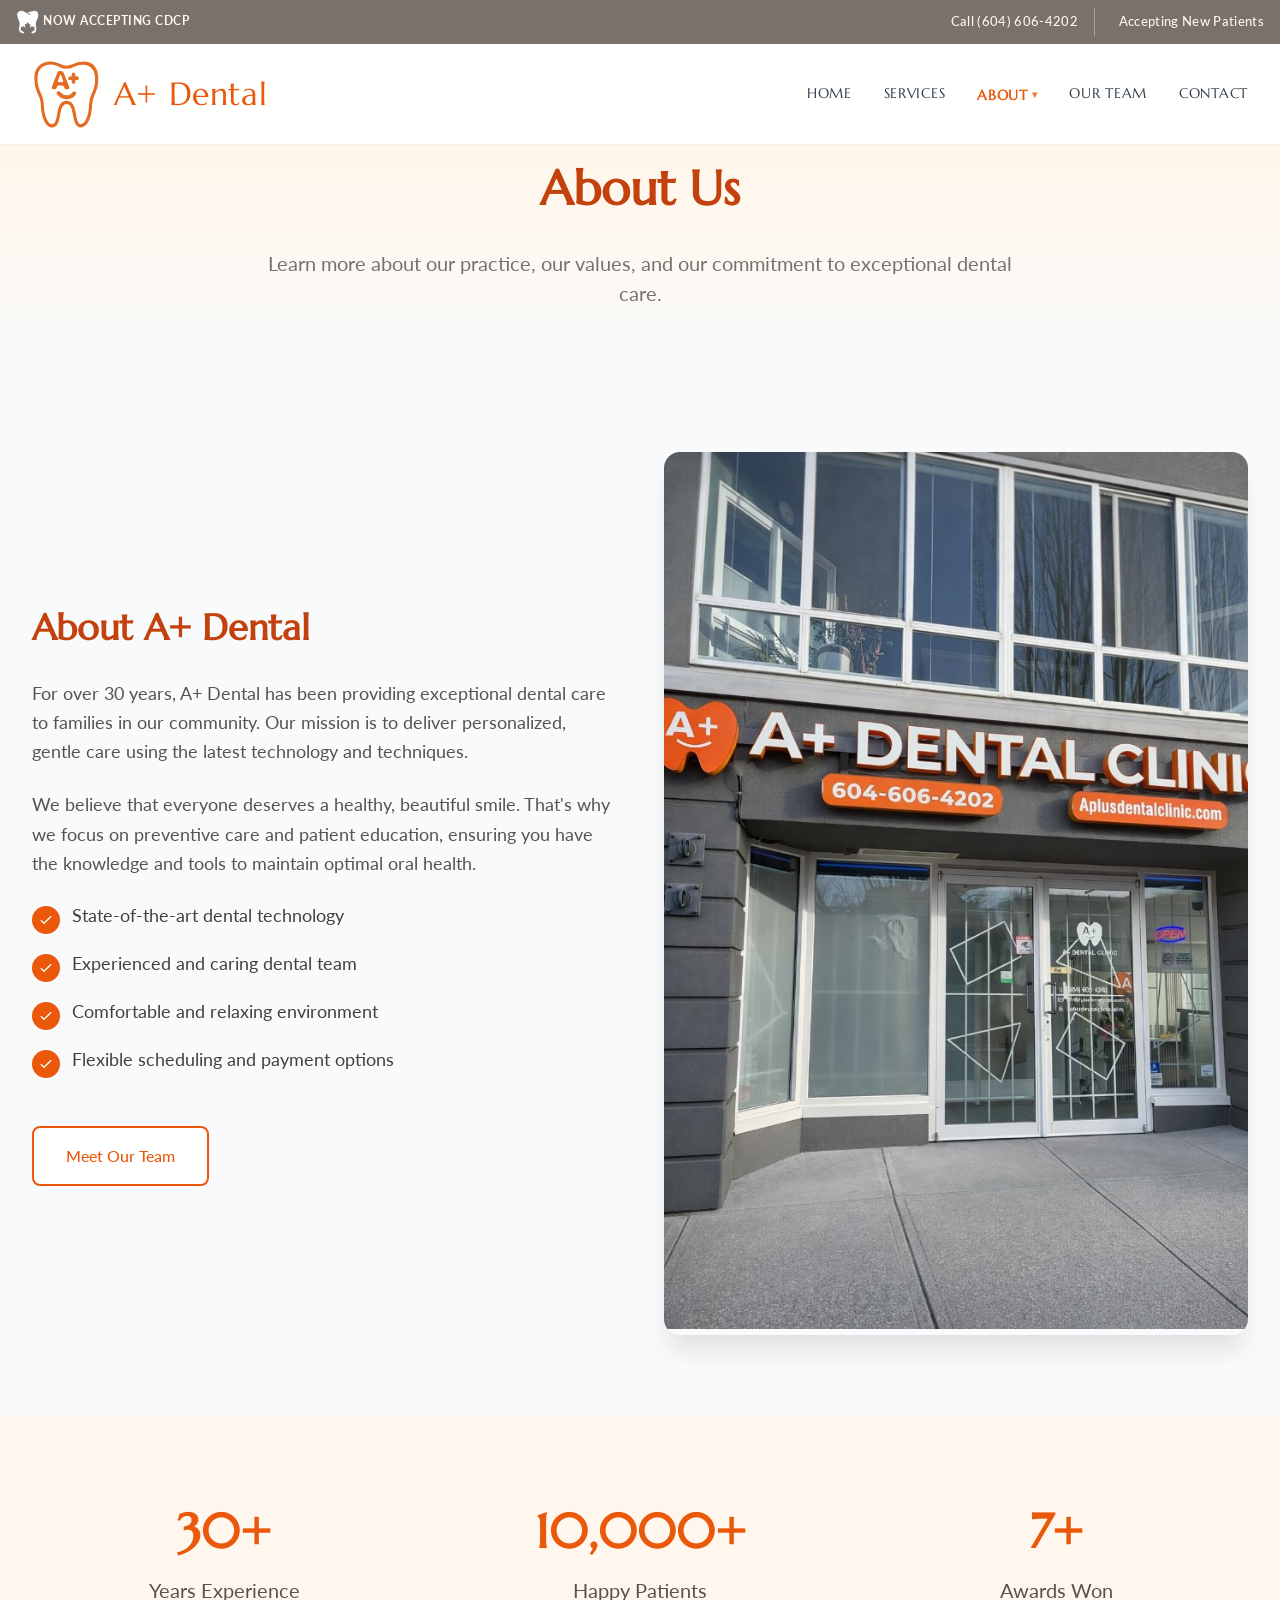
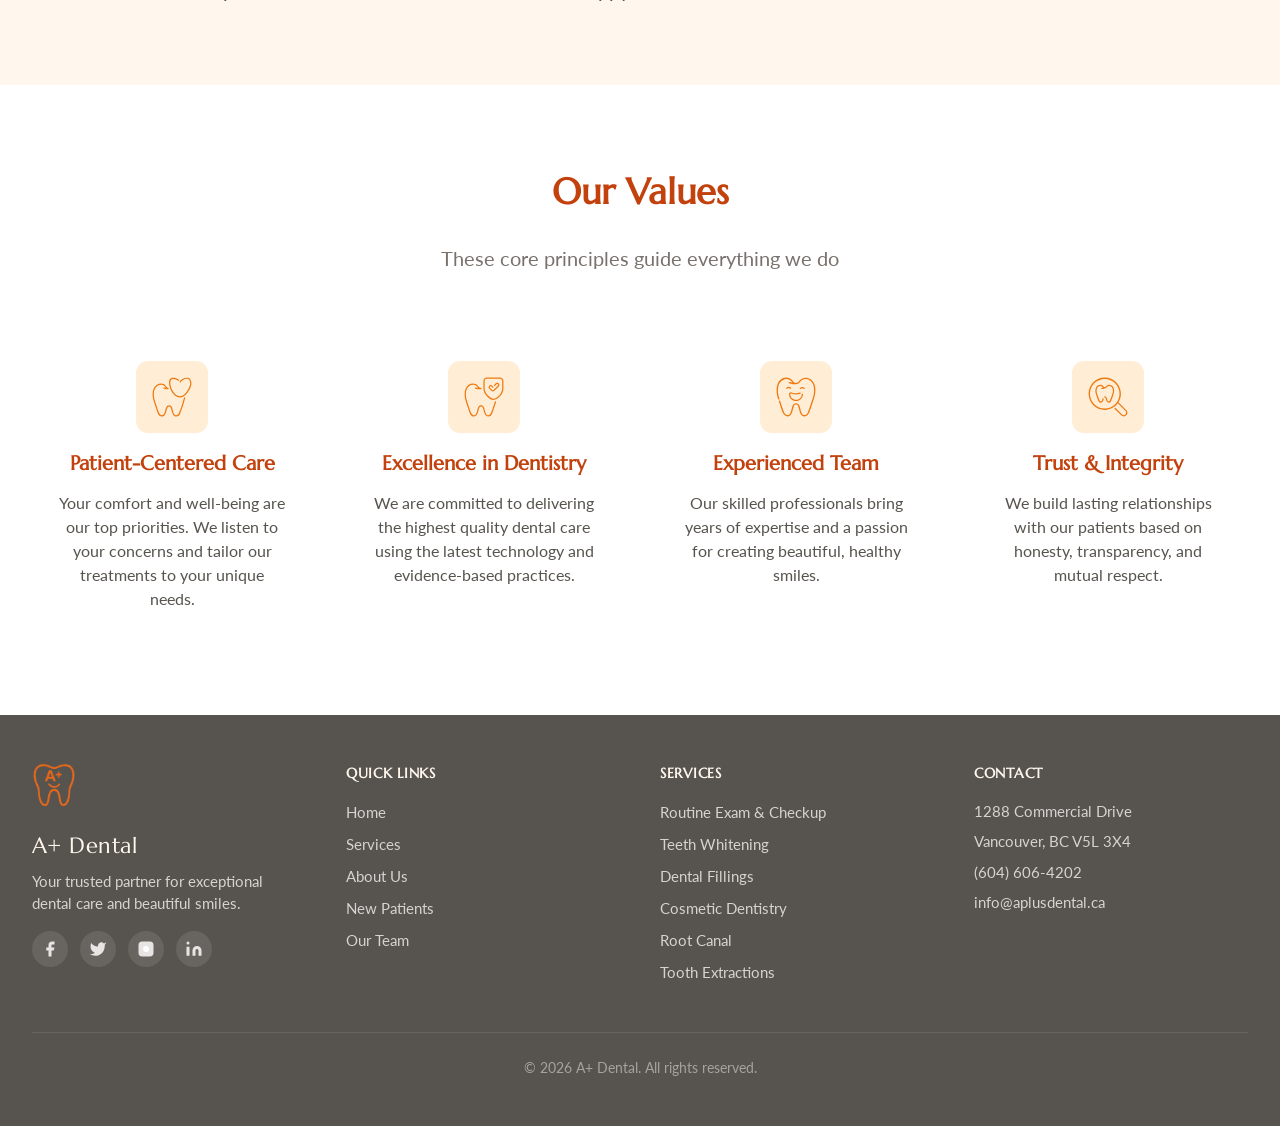
==== commit 2d429e91: "added search optimization" ====
--- a/about.html
+++ b/about.html
@@ -5,18 +5,18 @@
   <meta name="viewport" content="width=device-width, initial-scale=1.0">
   <meta name="description" content="Learn about A+ Dental - over 30 years of exceptional dental care in Vancouver, BC. Our experienced team is committed to your oral health and beautiful smile.">
   <meta name="robots" content="index, follow">
-  <link rel="canonical" href="https://aplusdental.ca/about.html">
+  <link rel="canonical" href="https://aplusdentalclinic.com/about.html">
   
   <!-- Open Graph / Facebook -->
   <meta property="og:type" content="website">
-  <meta property="og:url" content="https://aplusdental.ca/about.html">
+  <meta property="og:url" content="https://aplusdentalclinic.com/about.html">
   <meta property="og:title" content="About Us - A+ Dental">
   <meta property="og:description" content="Learn about A+ Dental - over 30 years of exceptional dental care in Vancouver, BC. Our experienced team is committed to your oral health and beautiful smile.">
   <meta property="og:image" content="imgs/clinic-front.png">
   
   <!-- Twitter -->
   <meta name="twitter:card" content="summary_large_image">
-  <meta name="twitter:url" content="https://aplusdental.ca/about.html">
+  <meta name="twitter:url" content="https://aplusdentalclinic.com/about.html">
   <meta name="twitter:title" content="About Us - A+ Dental">
   <meta name="twitter:description" content="Learn about A+ Dental - over 30 years of exceptional dental care in Vancouver, BC. Our experienced team is committed to your oral health and beautiful smile.">
   <meta name="twitter:image" content="imgs/clinic-front.png">
@@ -241,7 +241,7 @@
     "@context": "https://schema.org",
     "@type": "Organization",
     "name": "A+ Dental",
-    "url": "https://aplusdental.ca",
+    "url": "https://aplusdentalclinic.com",
     "logo": "imgs/logo.svg",
     "description": "For over 30 years, A+ Dental has been providing exceptional dental care to families in our community.",
     "foundingDate": "1994",
--- a/style.css
+++ b/style.css
@@ -24,7 +24,7 @@
 /* Skip Links */
 .skip-link {
   position: absolute;
-  top: -40px;
+  top: 0;
   left: 0;
   background: white;
   color: #18181b;
@@ -33,10 +33,11 @@
   z-index: 100;
   border-radius: 0 0 0.25rem 0;
   font-weight: 600;
+  transform: translateY(-140%);
 }
 
 .skip-link:focus {
-  top: 0;
+  transform: translateY(0);
   outline: 3px solid #ea580c;
   outline-offset: 2px;
 }
@@ -66,11 +67,50 @@
   padding: 0.5rem 0;
 }
 
+.top-banner .container {
+  padding-left: 0.5rem;
+  padding-right: 0.5rem;
+}
+
 .top-banner-inner {
   display: flex;
-  justify-content: flex-end;
-  align-items: center;
-  gap: 1.5rem;
+  justify-content: flex-start;
+  align-items: center;
+  gap: 1rem;
+}
+
+.top-banner-cdcp {
+  margin-right: auto;
+  display: inline-flex;
+  align-items: center;
+  gap: 0.2rem;
+  color: #fff7ed;
+  font-size: 0.78rem;
+  font-weight: 700;
+  letter-spacing: 0.04em;
+  text-transform: uppercase;
+}
+
+@media (min-width: 640px) {
+  .top-banner .container {
+    padding-left: 0.75rem;
+    padding-right: 0.75rem;
+  }
+}
+
+@media (min-width: 1024px) {
+  .top-banner .container {
+    padding-left: 1rem;
+    padding-right: 1rem;
+  }
+}
+
+.top-banner-cdcp-logo {
+  width: 24px;
+  height: 24px;
+  object-fit: contain;
+  object-position: center;
+  display: block;
 }
 
 .top-banner-cta {
@@ -483,8 +523,8 @@
 .hero-image img {
   display: block;
   width: 100%;
-  height: 100%;
-  object-fit: cover;
+  height: auto;
+  object-fit: contain;
 }
 
 /* New Patients Banner (index) */
@@ -650,6 +690,37 @@
 .services-grid {
   display: grid;
   gap: 2rem;
+  margin-bottom: 2rem;
+}
+
+.services-grid-animate-out {
+  animation: servicesGridFadeOut 0.18s ease forwards;
+}
+
+.services-grid-animate-in {
+  animation: servicesGridFadeIn 0.26s ease forwards;
+}
+
+@keyframes servicesGridFadeOut {
+  from {
+    opacity: 1;
+    transform: translateY(0);
+  }
+  to {
+    opacity: 0;
+    transform: translateY(10px);
+  }
+}
+
+@keyframes servicesGridFadeIn {
+  from {
+    opacity: 0;
+    transform: translateY(10px);
+  }
+  to {
+    opacity: 1;
+    transform: translateY(0);
+  }
 }
 
 @media (min-width: 768px) {
@@ -708,12 +779,127 @@
   filter: brightness(0) saturate(100%) invert(48%) sepia(89%) saturate(1582%) hue-rotate(358deg) brightness(98%) contrast(91%) drop-shadow(0 0 0.5px rgba(234, 88, 12, 0.5));
 }
 
+.service-icon-placeholder {
+  width: 2.1rem;
+  height: 2.1rem;
+  border: 2px dashed #fdba74;
+  border-radius: 0.35rem;
+}
+
 .service-card:hover .service-icon svg {
   color: white;
 }
 
 .service-card:hover .service-icon img {
   filter: brightness(0) saturate(100%) invert(100%) drop-shadow(0 0 0.5px rgba(255, 255, 255, 0.5));
+}
+
+.service-card:hover .service-icon .service-icon-placeholder {
+  border-color: #fff7ed;
+}
+
+.services-pagination {
+  display: flex;
+  flex-direction: column;
+  align-items: center;
+  gap: 0.75rem;
+}
+
+.services-pagination-summary {
+  font-size: 0.9rem;
+  color: #57534e;
+}
+
+.services-expand-toggle {
+  background: none;
+  border: none;
+  color: #78716c;
+  font-family: 'Marcellus', serif;
+  font-size: 0.95rem;
+  font-weight: 500;
+  letter-spacing: 0.01em;
+  cursor: pointer;
+  padding: 0.2rem 0.25rem;
+  transition: color 0.2s ease;
+}
+
+.services-expand-toggle:hover {
+  color: #57534e;
+}
+
+.services-pagination-controls {
+  display: flex;
+  align-items: center;
+  gap: 0.75rem;
+  flex-wrap: wrap;
+  justify-content: center;
+}
+
+.services-pagination-pages {
+  display: flex;
+  align-items: center;
+  gap: 0.5rem;
+}
+
+.services-page-dot {
+  width: 0.62rem;
+  height: 0.62rem;
+  border: none;
+  border-radius: 999px;
+  background: #d6d3d1;
+  padding: 0;
+  cursor: pointer;
+  transition: background-color 0.2s ease, transform 0.2s ease;
+}
+
+.services-page-dot:hover {
+  background: #a8a29e;
+}
+
+.services-page-dot.active {
+  background: #ea580c;
+  transform: scale(1.15);
+}
+
+.services-page-dot:focus-visible {
+  outline: 2px solid #ea580c;
+  outline-offset: 3px;
+}
+
+.services-pagination-link {
+  background: none;
+  border: none;
+  color: #78716c;
+  font-family: 'Marcellus', serif;
+  font-size: 0.9rem;
+  font-weight: 500;
+  letter-spacing: 0.01em;
+  padding: 0.2rem 0.2rem;
+  cursor: pointer;
+  text-decoration: none;
+  transition: color 0.2s ease;
+}
+
+.services-pagination-link:hover {
+  color: #57534e;
+}
+
+.services-pagination-link[disabled] {
+  opacity: 0.4;
+  cursor: not-allowed;
+  text-decoration: none;
+}
+
+.sr-only {
+  position: absolute;
+  width: 1px;
+  height: 1px;
+  padding: 0;
+  margin: -1px;
+  overflow: hidden;
+  clip: rect(0, 0, 0, 0);
+  white-space: nowrap;
+  border: 0;
 }
 
 .service-title {
@@ -884,7 +1070,8 @@
   display: flex;
   align-items: center;
   justify-content: center;
-  padding: 1rem;
+  padding: 1.5rem;
+  animation: service-modal-fade-in 0.2s ease-out;
 }
 
 .booking-modal[hidden] {
@@ -894,53 +1081,79 @@
 .booking-modal-backdrop {
   position: absolute;
   inset: 0;
-  background: rgba(0, 0, 0, 0.35);
+  background-color: rgba(0, 0, 0, 0.4);
+  backdrop-filter: blur(4px);
 }
 
 .booking-modal-content {
   position: relative;
-  width: min(420px, 100%);
-  background: #ffffff;
-  border: 1px solid #e7e5e4;
-  border-radius: 0.75rem;
-  padding: 1.25rem 1.25rem 1.1rem;
-  box-shadow: 0 20px 40px rgba(0, 0, 0, 0.18);
+  background: #fffbf7;
+  border-radius: 1rem;
+  width: min(32rem, 100%);
+  overflow: hidden;
+  box-shadow: 0 25px 50px -12px rgba(0, 0, 0, 0.25), 0 0 0 1px rgba(0, 0, 0, 0.05);
+  animation: service-modal-slide-in 0.3s ease-out;
+}
+
+.booking-modal-header {
+  background: linear-gradient(135deg, #fff7ed 0%, #ffedd5 100%);
+  padding: 1.5rem 3rem 1.2rem 1.5rem;
+  border-bottom: 1px solid #ffedd5;
 }
 
 .booking-modal-close {
   position: absolute;
-  top: 0.45rem;
-  right: 0.55rem;
-  border: 0;
-  background: transparent;
+  top: 1rem;
+  right: 1rem;
+  width: 2.25rem;
+  height: 2.25rem;
+  border-radius: 50%;
+  background: #ffedd5;
+  border: 1px solid #fed7aa;
+  font-size: 1.25rem;
+  line-height: 1;
   color: #78716c;
-  font-size: 1.2rem;
-  font-weight: 300;
-  line-height: 1;
   cursor: pointer;
-  padding: 0.25rem;
+  display: flex;
+  align-items: center;
+  justify-content: center;
+  transition: background-color 0.2s, color 0.2s, border-color 0.2s;
+  box-shadow: 0 1px 2px rgba(0, 0, 0, 0.05);
 }
 
 .booking-modal-close:hover {
-  color: #1f2937;
+  background: #fed7aa;
+  color: #78350f;
+  border-color: #fdba74;
 }
 
 .booking-modal-title {
-  margin: 0 1.4rem 0.4rem 0;
+  margin: 0;
   font-family: 'Marcellus', serif;
-  font-size: 1.35rem;
+  font-size: 1.5rem;
   color: #c2410c;
+  font-weight: 600;
+}
+
+.booking-modal-body {
+  padding: 1.25rem 1.5rem;
 }
 
 .booking-modal-subtitle {
-  margin: 0 0 1rem;
-  color: #57534e;
+  margin: 0;
+  color: #4b5563;
   font-size: 0.95rem;
+  line-height: 1.6;
+}
+
+.booking-modal-footer {
+  padding: 1rem 1.5rem 1.5rem;
+  border-top: 1px solid #ffedd5;
 }
 
 .booking-modal-actions {
   display: grid;
-  gap: 0.7rem;
+  gap: 0.75rem;
 }
 
 .booking-modal-actions .btn {
@@ -952,21 +1165,18 @@
 .team-grid {
   display: grid;
   gap: 2rem;
+  grid-template-columns: 1fr;
 }
 
 @media (min-width: 768px) {
   .team-grid {
-    grid-template-columns: repeat(2, 1fr);
-  }
-}
-
-@media (min-width: 1024px) {
-  .team-grid {
-    grid-template-columns: repeat(3, 1fr);
+    grid-template-columns: 1fr;
   }
 }
 
 .team-card {
+  display: grid;
+  grid-template-columns: 1fr;
   background-color: white;
   border-radius: 0.75rem;
   overflow: hidden;
@@ -974,12 +1184,18 @@
   transition: box-shadow 0.3s;
 }
 
+@media (min-width: 768px) {
+  .team-card {
+    grid-template-columns: minmax(260px, 340px) 1fr;
+  }
+}
+
 .team-card:hover {
   box-shadow: 0 20px 25px -5px rgba(0, 0, 0, 0.1);
 }
 
 .team-image-container {
-  aspect-ratio: 1;
+  aspect-ratio: 1 / 1;
   overflow: hidden;
 }
 
@@ -1008,11 +1224,37 @@
 .team-role {
   color: #ea580c;
   font-weight: 500;
-  margin-bottom: 0.75rem;
+  margin-bottom: 0.9rem;
 }
 
 .team-bio {
   color: #57534e;
+  line-height: 1.6;
+}
+
+.team-experience {
+  font-weight: 600;
+  color: #1f2937;
+  margin-bottom: 0.9rem;
+}
+
+.team-meta-group h4 {
+  font-size: 0.78rem;
+  font-weight: 700;
+  letter-spacing: 0.08em;
+  text-transform: uppercase;
+  color: #ea580c;
+  margin: 1rem 0 0.5rem;
+}
+
+.team-meta-list {
+  margin: 0;
+  padding-left: 1.1rem;
+  color: #57534e;
+}
+
+.team-meta-list li {
+  margin-bottom: 0.25rem;
 }
 
 /* Contact Form */
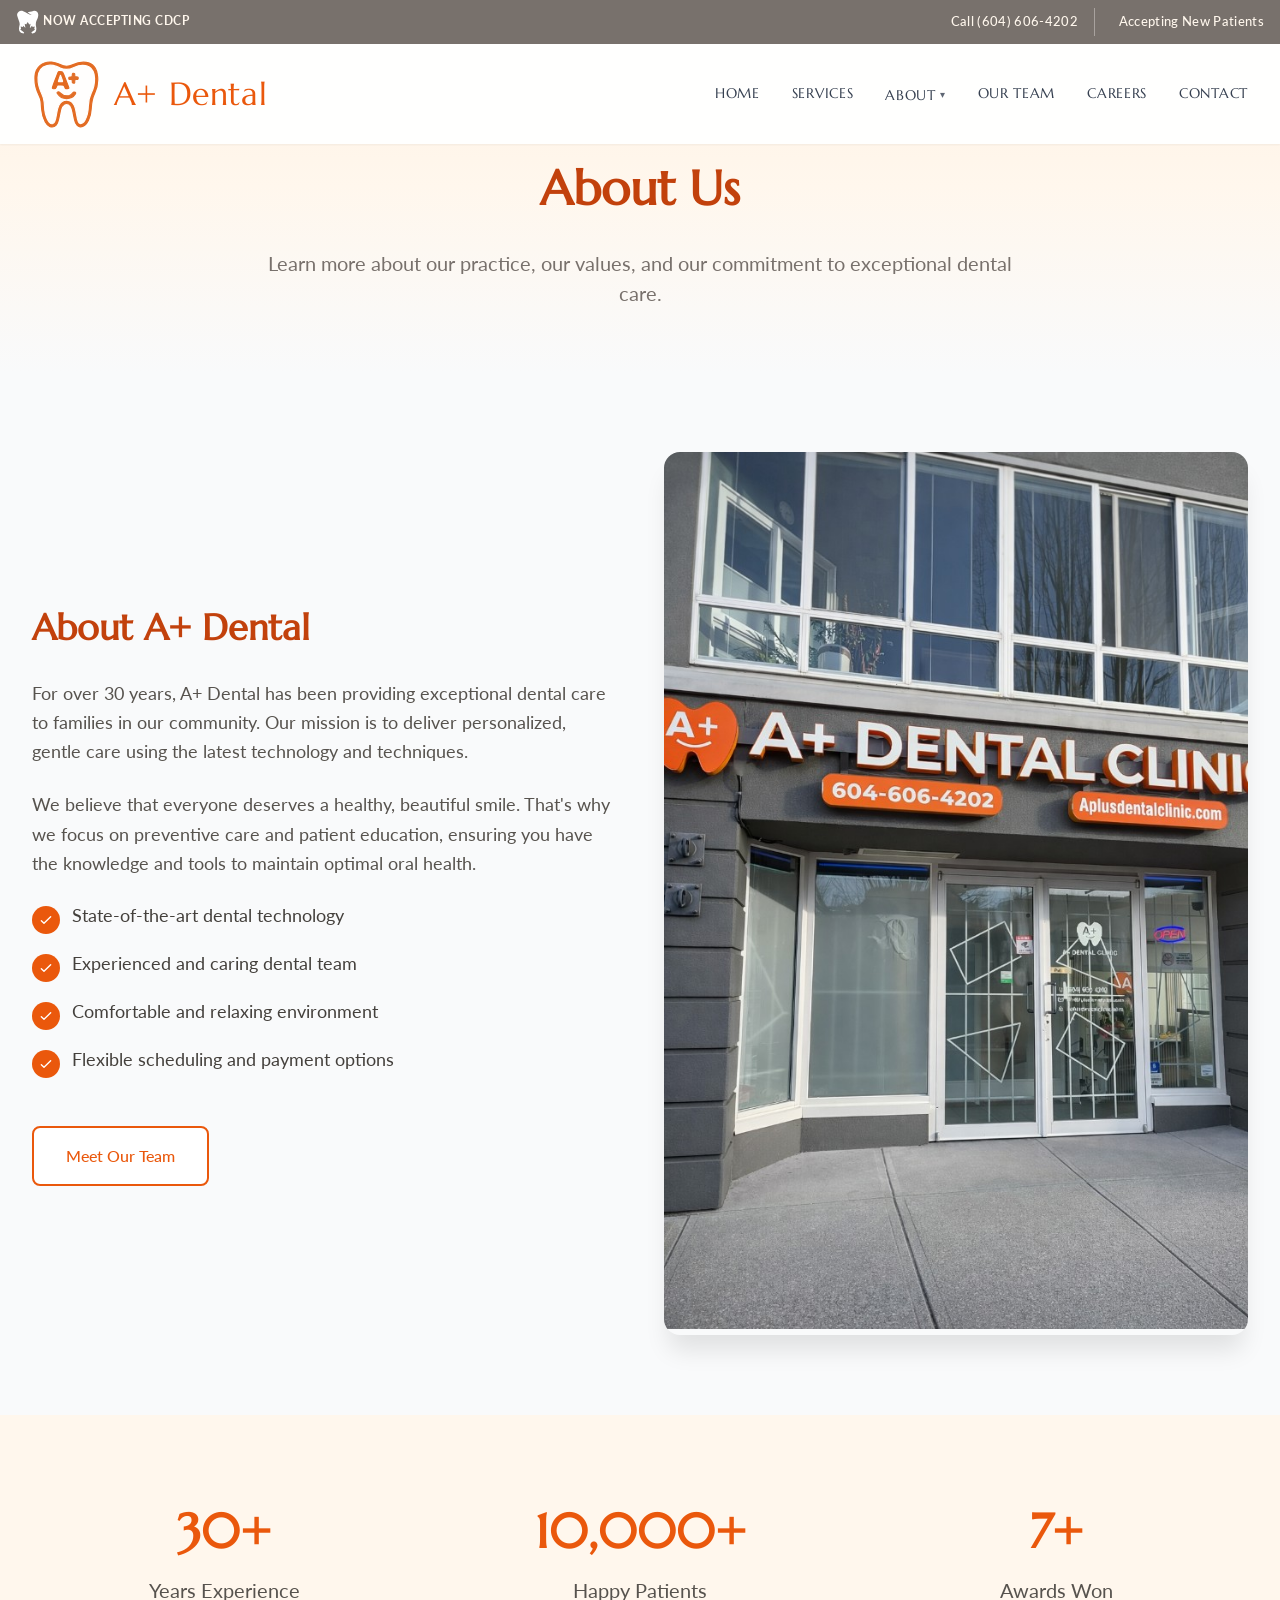
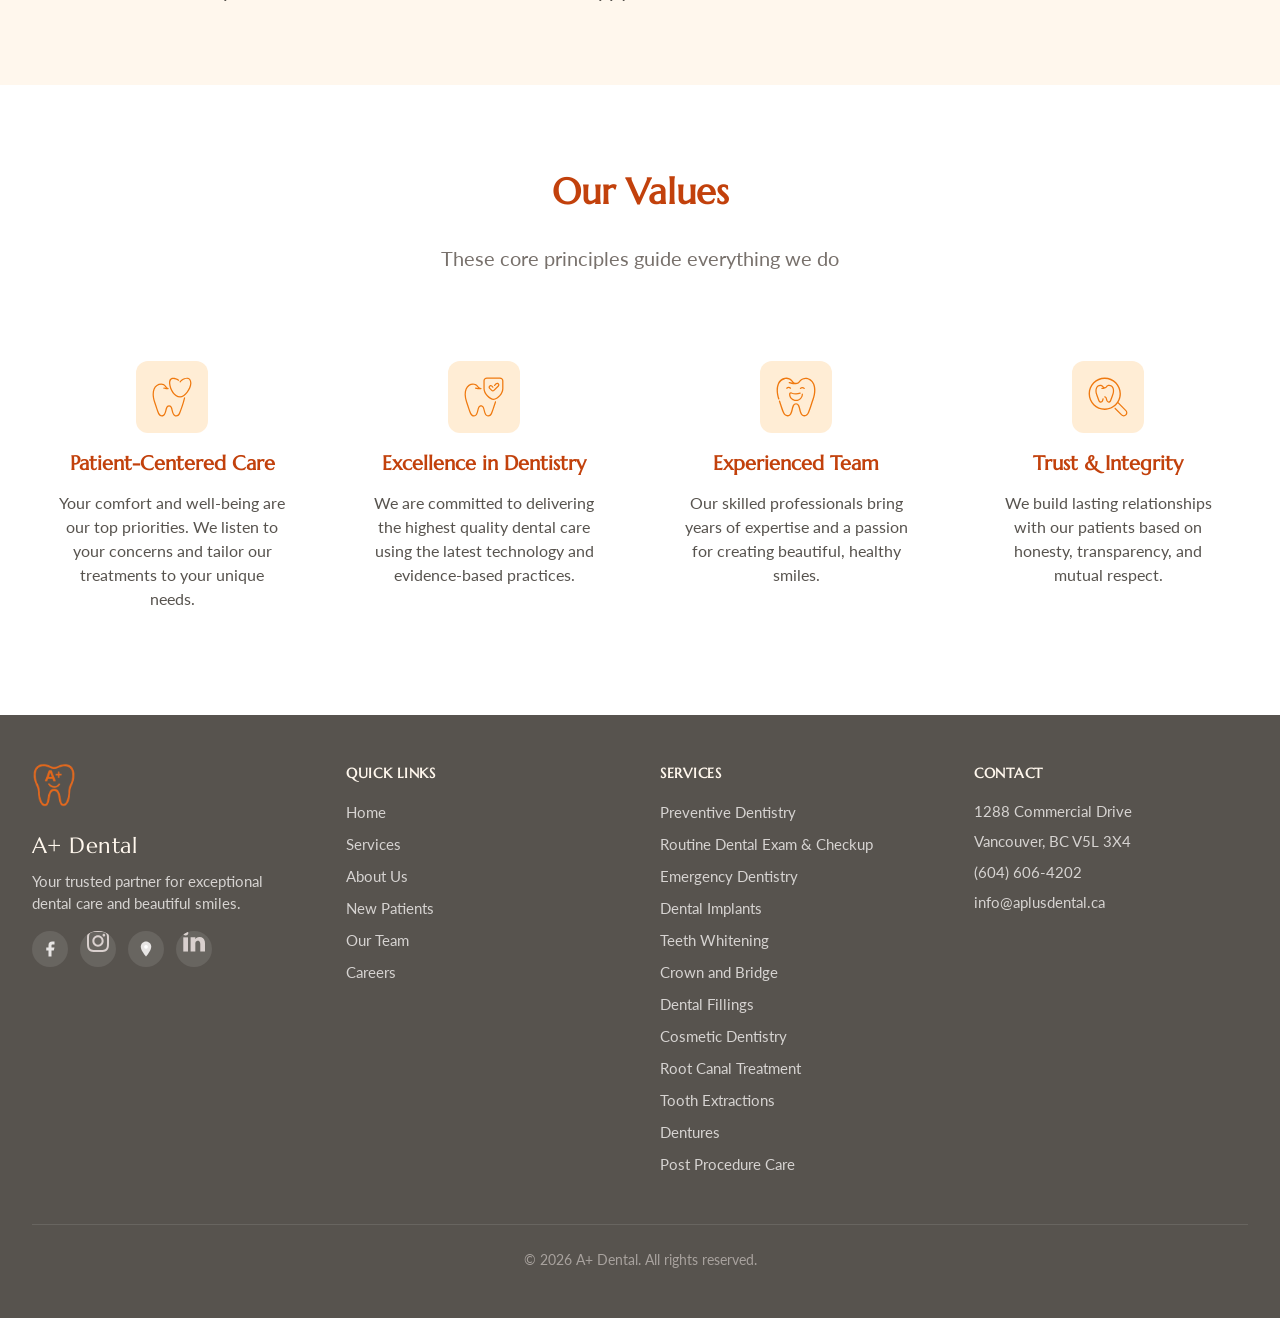
==== commit fd50a435: "converted links to clean links, removed .html on links" ====
--- a/about.html
+++ b/about.html
@@ -5,18 +5,18 @@
   <meta name="viewport" content="width=device-width, initial-scale=1.0">
   <meta name="description" content="Learn about A+ Dental - over 30 years of exceptional dental care in Vancouver, BC. Our experienced team is committed to your oral health and beautiful smile.">
   <meta name="robots" content="index, follow">
-  <link rel="canonical" href="https://aplusdentalclinic.com/about.html">
+  <link rel="canonical" href="https://aplusdentalclinic.com/about">
   
   <!-- Open Graph / Facebook -->
   <meta property="og:type" content="website">
-  <meta property="og:url" content="https://aplusdentalclinic.com/about.html">
+  <meta property="og:url" content="https://aplusdentalclinic.com/about">
   <meta property="og:title" content="About Us - A+ Dental">
   <meta property="og:description" content="Learn about A+ Dental - over 30 years of exceptional dental care in Vancouver, BC. Our experienced team is committed to your oral health and beautiful smile.">
   <meta property="og:image" content="imgs/clinic-front.png">
   
   <!-- Twitter -->
   <meta name="twitter:card" content="summary_large_image">
-  <meta name="twitter:url" content="https://aplusdentalclinic.com/about.html">
+  <meta name="twitter:url" content="https://aplusdentalclinic.com/about">
   <meta name="twitter:title" content="About Us - A+ Dental">
   <meta name="twitter:description" content="Learn about A+ Dental - over 30 years of exceptional dental care in Vancouver, BC. Our experienced team is committed to your oral health and beautiful smile.">
   <meta name="twitter:image" content="imgs/clinic-front.png">
@@ -38,23 +38,23 @@
       <div class="container">
         <div class="top-banner-inner">
           <a id="top-banner-phone" href="tel:6046064202" class="top-banner-cta top-banner-phone">Call (604) 606-4202</a>
-          <a href="new-patients.html" class="top-banner-cta top-banner-appointment">Accepting New Patients</a>
+          <a href="/new-patients" class="top-banner-cta top-banner-appointment">Accepting New Patients</a>
         </div>
       </div>
     </div>
     <div class="container">
       <div class="header-content">
-        <a href="index.html" class="logo">
+        <a href="/" class="logo">
           <img id="header-logo" src="imgs/logo.svg" alt="A+ Dental Logo" width="40" height="40">
           <span id="header-brand">A+ Dental</span>
         </a>
         
         <nav id="main-nav" aria-label="Main navigation">
-          <a href="index.html">Home</a>
-          <a href="services.html">Services</a>
-          <a href="about.html">About</a>
-          <a href="team.html">Our Team</a>
-          <a href="contact.html">Contact</a>
+          <a href="/">Home</a>
+          <a href="/services">Services</a>
+          <a href="/about">About</a>
+          <a href="/team">Our Team</a>
+          <a href="/contact">Contact</a>
         </nav>
         
         <div class="desktop-phone">
@@ -113,7 +113,7 @@
           <div class="about-features" id="about-features">
           </div>
 
-          <a href="team.html" class="btn btn-secondary btn-margin-top">Meet Our Team</a>
+          <a href="/team" class="btn btn-secondary btn-margin-top">Meet Our Team</a>
         </div>
       </div>
     </div>
--- a/style.css
+++ b/style.css
@@ -1419,6 +1419,45 @@
   padding: 2rem;
 }
 
+.careers-grid {
+  align-items: start;
+}
+
+.careers-submit {
+  width: 100%;
+}
+
+.careers-mission {
+  background: #fff;
+  border: 1px solid #e7e5e4;
+  border-radius: 1rem;
+  padding: 2rem;
+  box-shadow: 0 10px 15px -3px rgba(0, 0, 0, 0.08);
+}
+
+.careers-mission h2 {
+  color: #c2410c;
+  font-size: 2rem;
+  margin: 0 0 0.9rem;
+}
+
+.careers-mission p {
+  color: #57534e;
+  margin: 0 0 1rem;
+  line-height: 1.7;
+}
+
+.careers-points {
+  margin: 0;
+  padding-left: 1.2rem;
+  color: #57534e;
+  line-height: 1.7;
+}
+
+.careers-points li {
+  margin-bottom: 0.5rem;
+}
+
 .form-group {
   margin-bottom: 1.5rem;
 }
@@ -1795,6 +1834,7 @@
   display: flex;
   align-items: center;
   justify-content: center;
+  overflow: hidden;
   color: #e7e5e4;
   transition: background-color 0.2s, color 0.2s;
 }
@@ -1807,6 +1847,21 @@
 .footer-social svg {
   width: 1.125rem;
   height: 1.125rem;
+}
+
+.footer-social-img {
+  width: 62%;
+  height: 62%;
+  max-width: 62%;
+  max-height: 62%;
+  display: block;
+  object-fit: contain;
+  filter: brightness(0) saturate(100%) invert(89%) sepia(5%) saturate(276%) hue-rotate(326deg) brightness(96%) contrast(89%);
+  transition: filter 0.2s;
+}
+
+.footer-social a:hover .footer-social-img {
+  filter: brightness(0) saturate(100%) invert(100%);
 }
 
 .footer-section h4 {
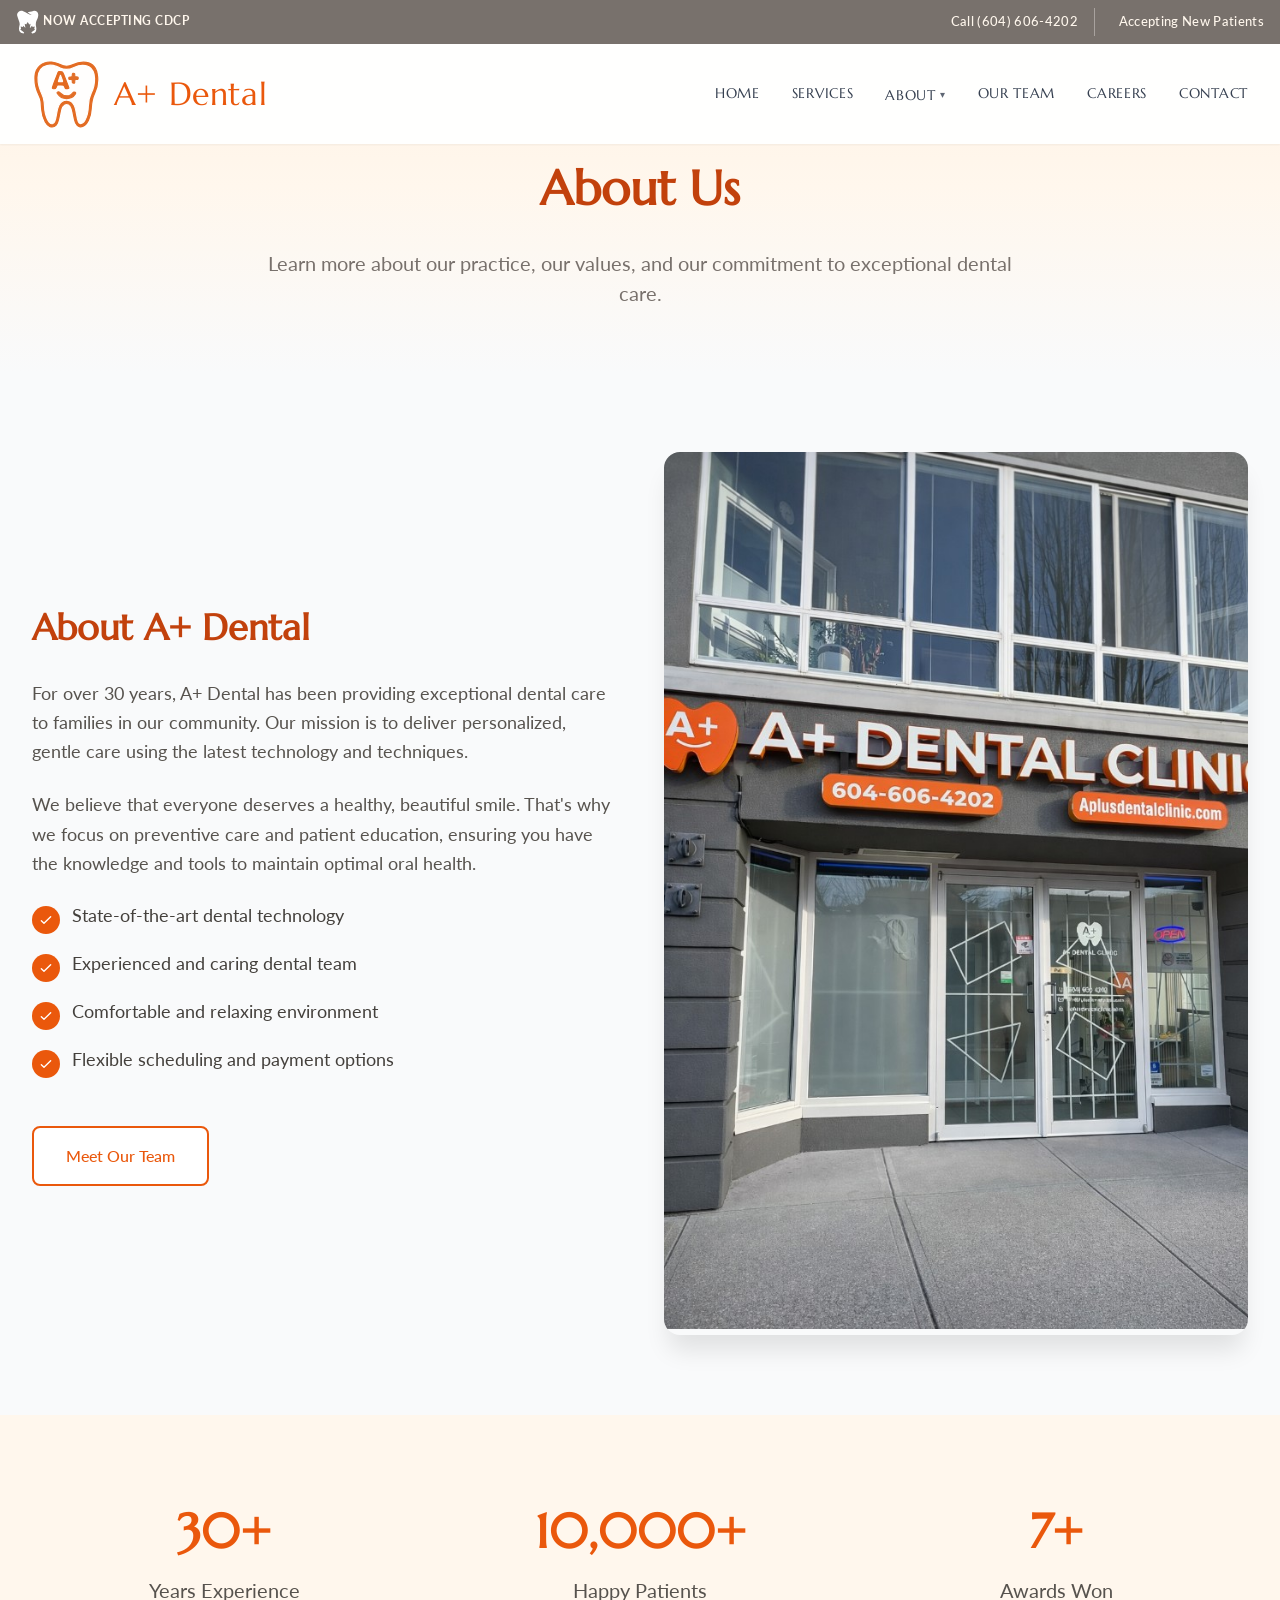
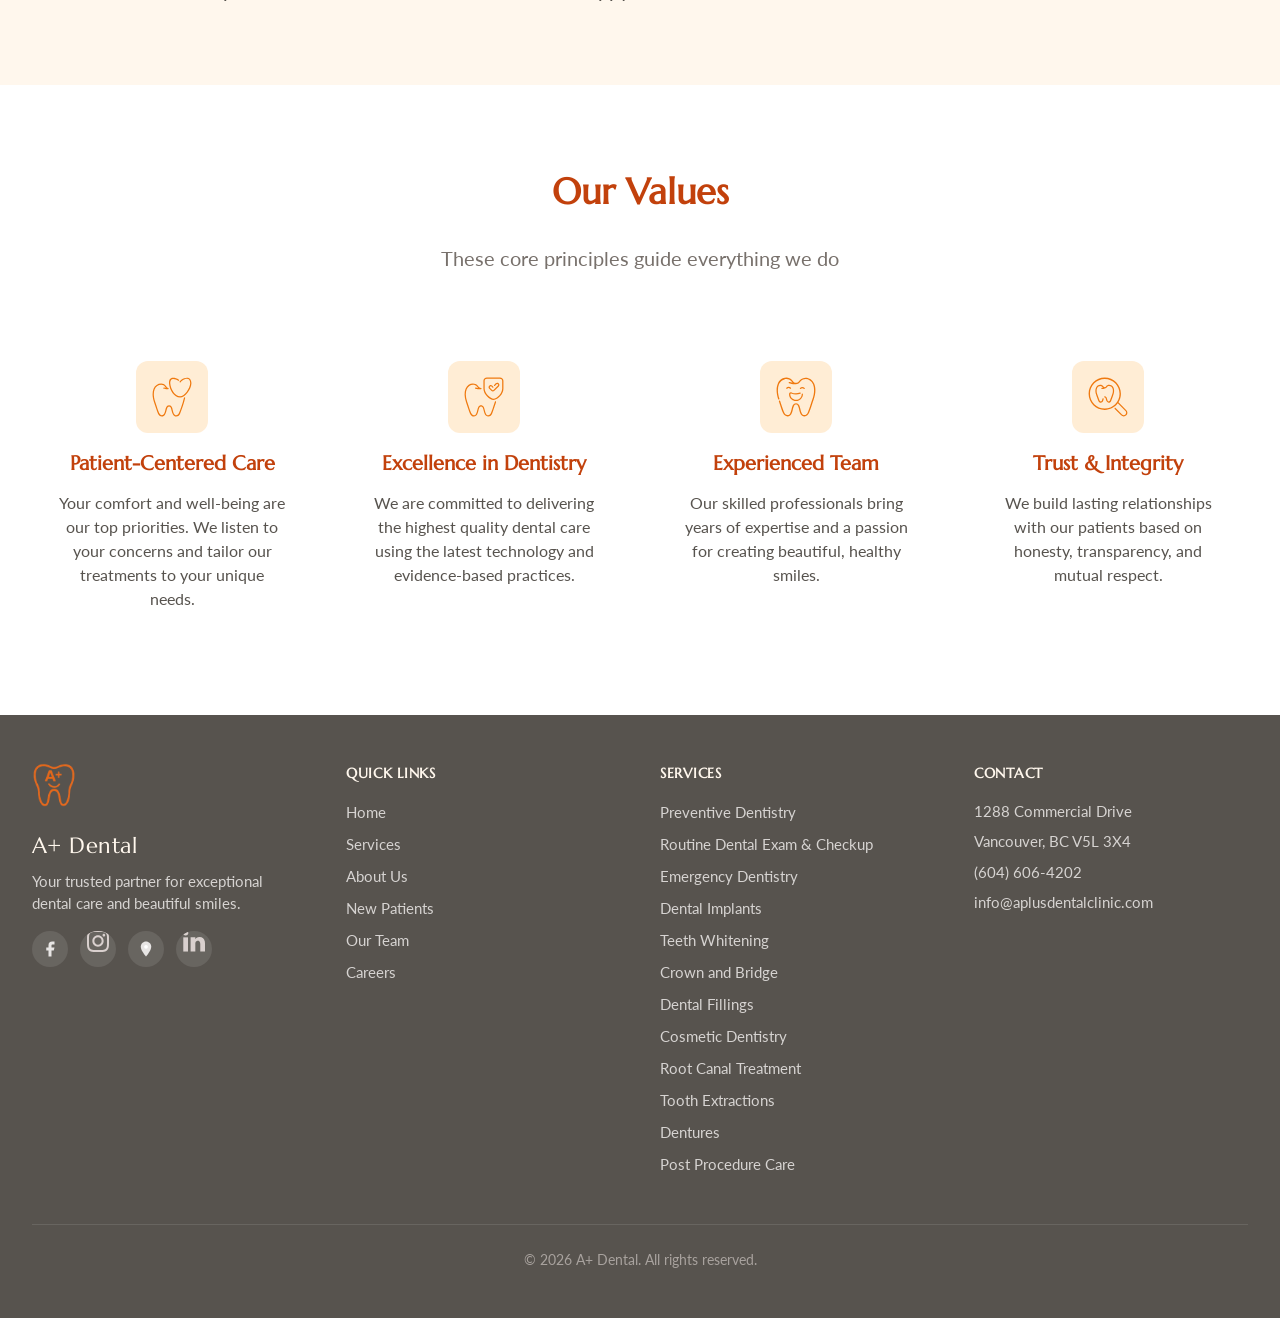
==== commit 9b0e6329: "update email for contact" ====
--- a/about.html
+++ b/about.html
@@ -3,6 +3,14 @@
 <head>
   <meta charset="UTF-8">
   <meta name="viewport" content="width=device-width, initial-scale=1.0">
+  <!-- Google tag (gtag.js) -->
+  <script async src="https://www.googletagmanager.com/gtag/js?id=AW-17843557765"></script>
+  <script>
+    window.dataLayer = window.dataLayer || [];
+    function gtag(){dataLayer.push(arguments);}
+    gtag('js', new Date());
+    gtag('config', 'AW-17843557765');
+  </script>
   <meta name="description" content="Learn about A+ Dental - over 30 years of exceptional dental care in Vancouver, BC. Our experienced team is committed to your oral health and beautiful smile.">
   <meta name="robots" content="index, follow">
   <link rel="canonical" href="https://aplusdentalclinic.com/about">
@@ -254,7 +262,7 @@
       "addressCountry": "CA"
     },
     "telephone": "(604) 606-4202",
-    "email": "info@aplusdental.ca"
+    "email": "info@aplusdentalclinic.com"
   }
   </script>
   <script src="data.js"></script>
--- a/style.css
+++ b/style.css
@@ -1161,6 +1161,27 @@
   justify-content: center;
 }
 
+.booking-modal-existing-link {
+  display: block;
+  margin-top: 0.9rem;
+  text-align: center;
+  font-size: 0.875rem;
+  color: #78716c;
+  text-decoration: underline;
+  text-underline-offset: 2px;
+  transition: color 0.2s ease;
+}
+
+.booking-modal-existing-link:hover {
+  color: #c2410c;
+}
+
+.booking-modal-existing-link:focus-visible {
+  outline: 2px solid #ea580c;
+  outline-offset: 2px;
+  border-radius: 0.25rem;
+}
+
 /* Team Grid */
 .team-grid {
   display: grid;
